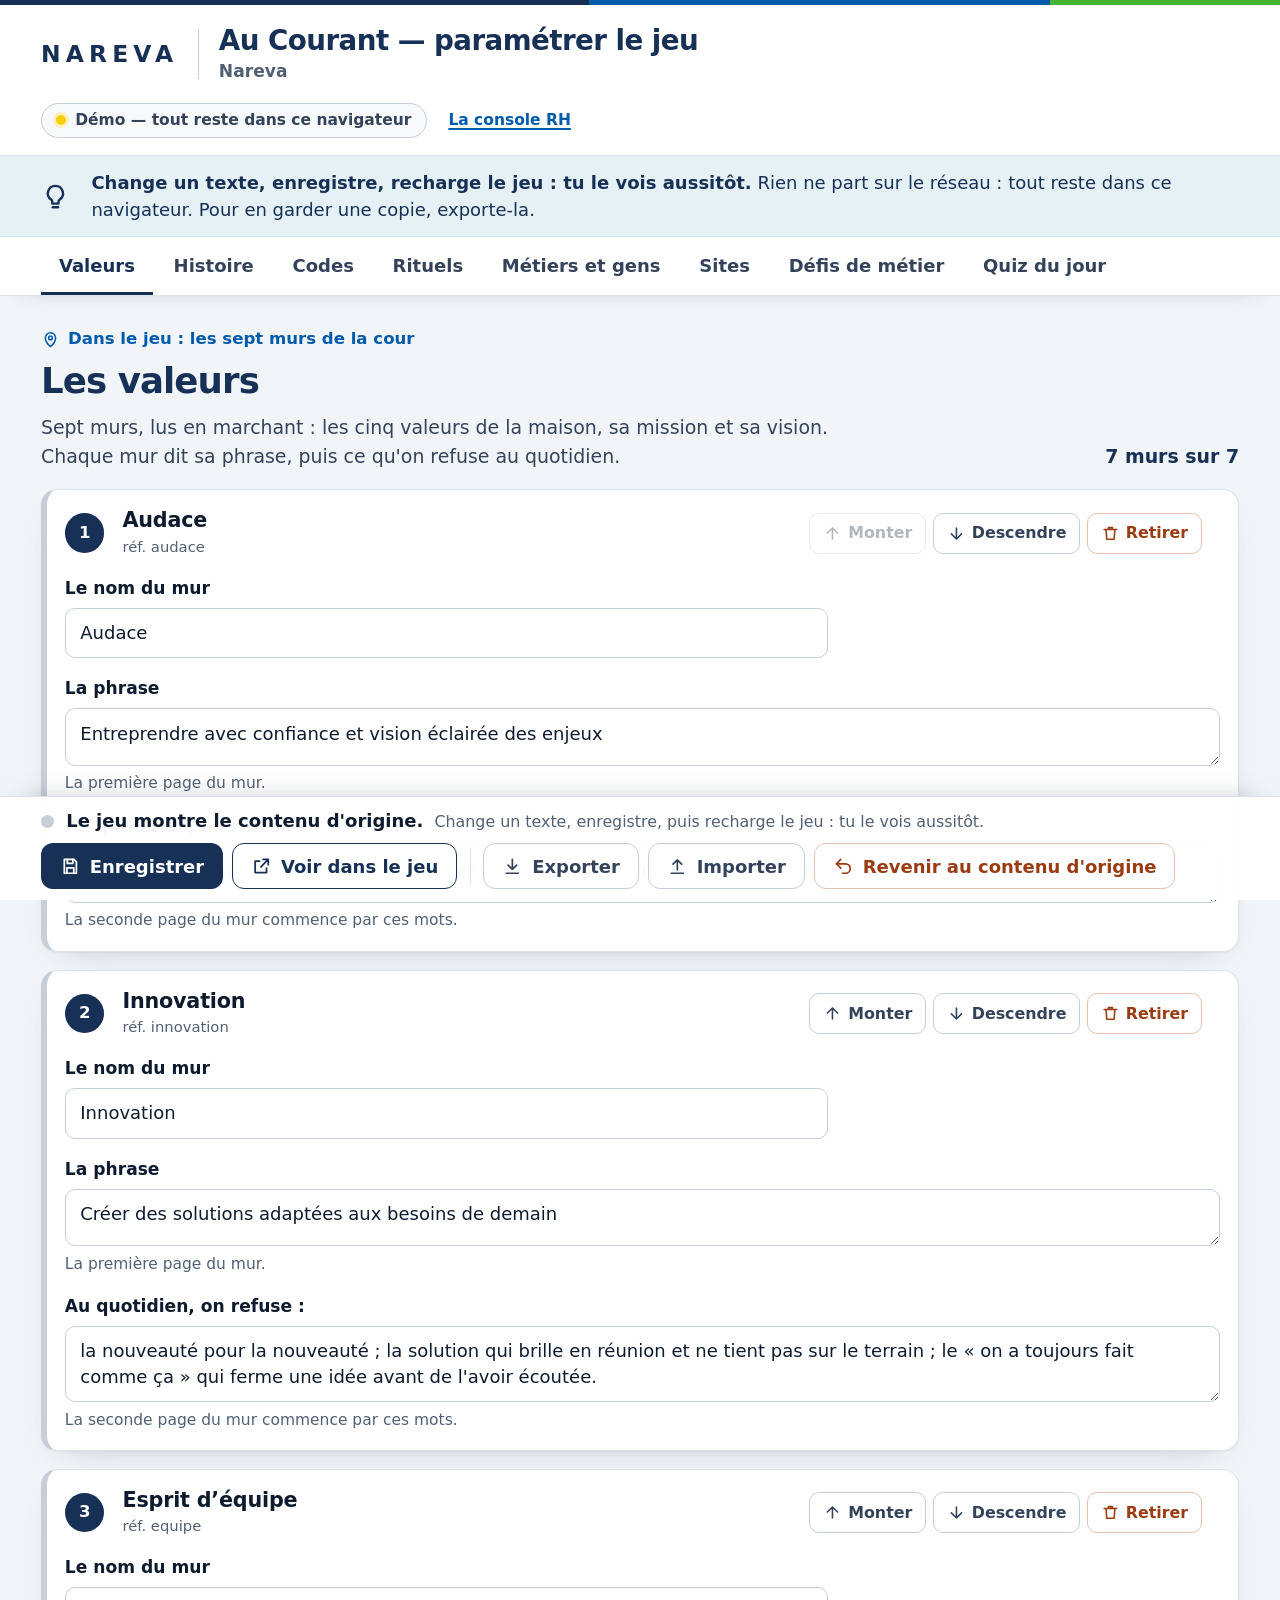
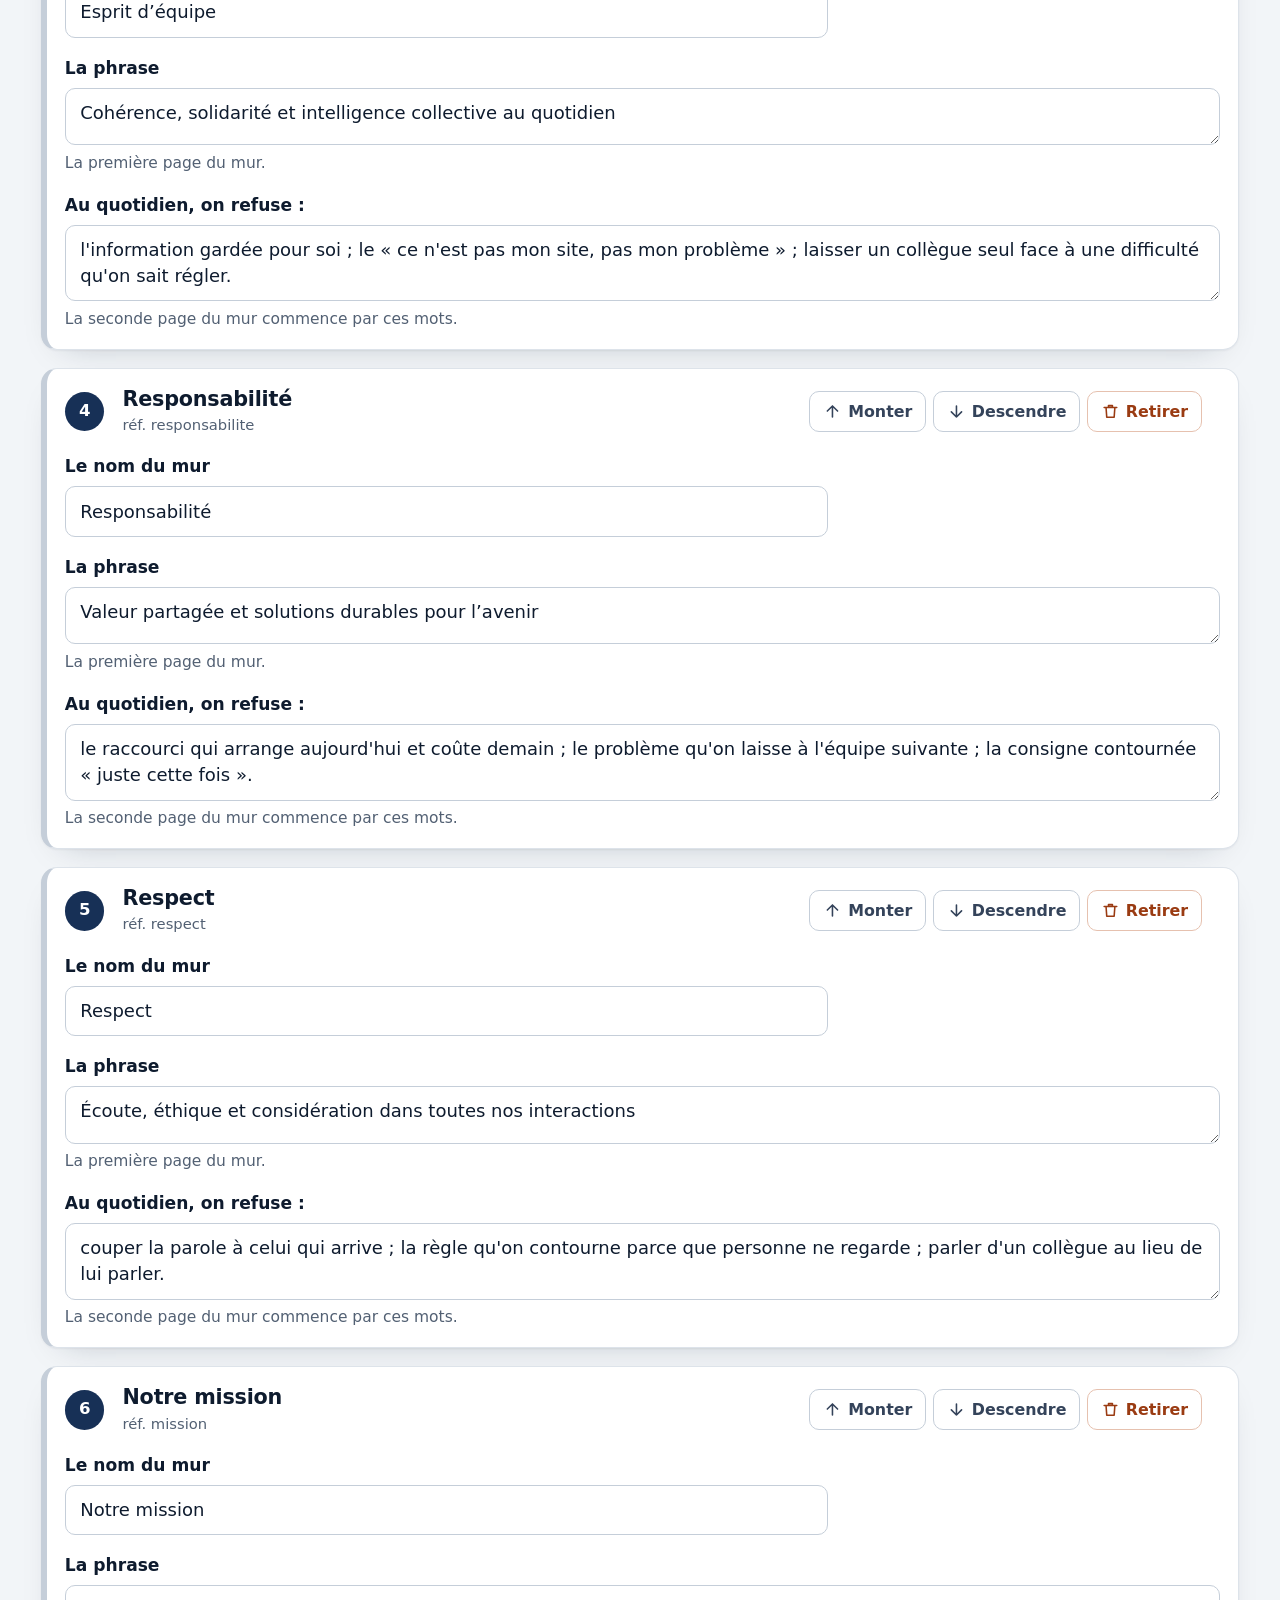
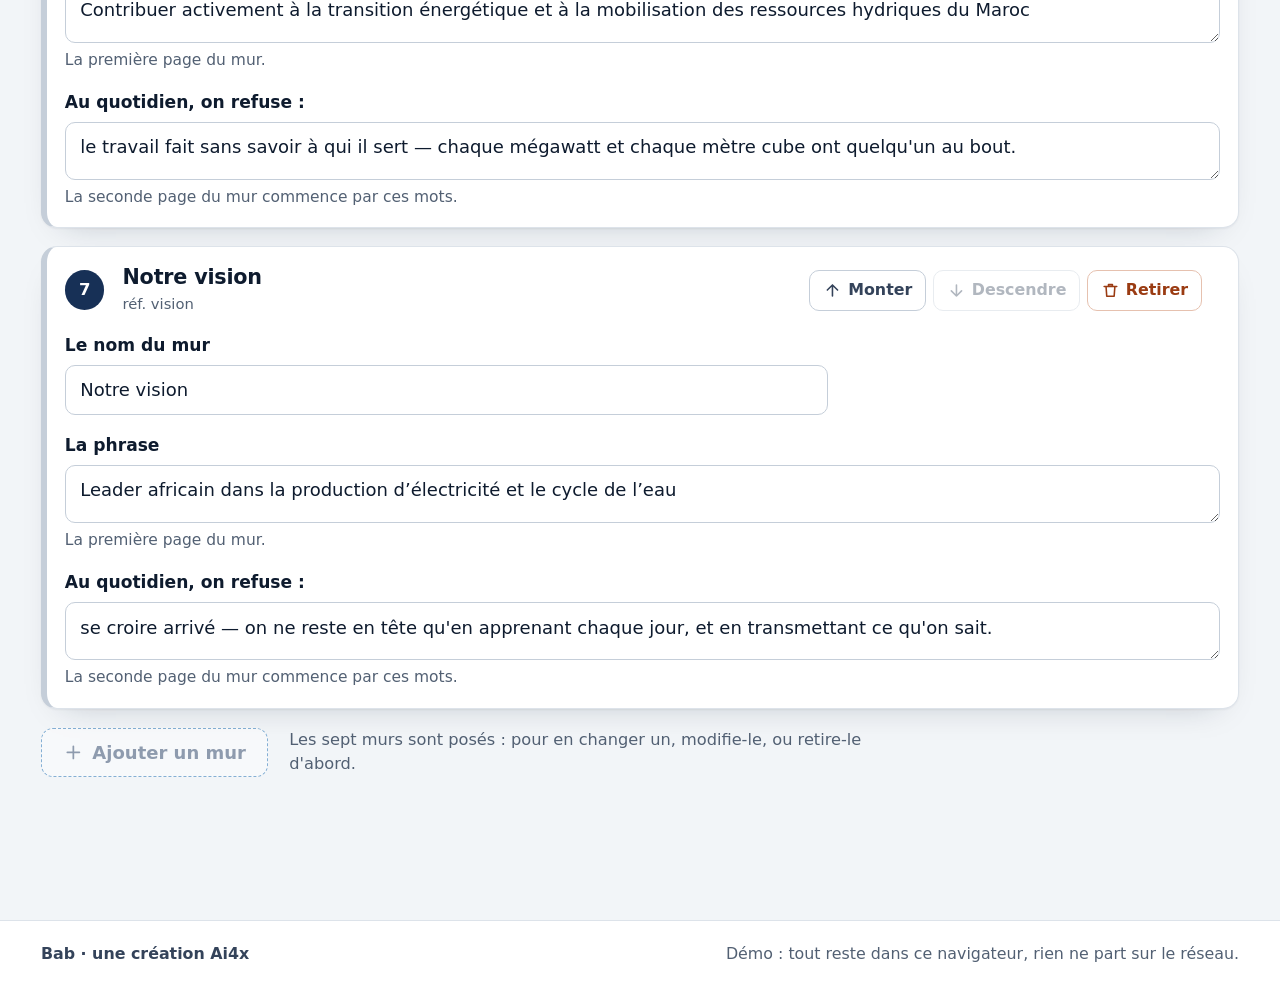
==== au-courant-parametres.html @ b75e377e "Au Courant — démo figée" ====
<!doctype html>
<html lang="fr">
<head>
<meta charset="utf-8">
<meta name="viewport" content="width=device-width, initial-scale=1">
<meta name="robots" content="noindex, nofollow">
<meta name="color-scheme" content="light">
<title>Au Courant — paramétrer le jeu</title>
<link rel="icon" href="assets/maisons/nareva/marque.svg" type="image/svg+xml">
<style>
/* Au Courant — paramétrer le jeu · page autonome : CSS et JS dans le fichier, aucune
   ressource venue d'ailleurs, polices du système. Même palette et même en-tête que la
   console RH : les couleurs de la maison vivent dans les variables --nareva-*. */
:root {
  color-scheme: light;

  /* La maison — palette publique de Nareva (thème de son site) */
  --nareva-1: #173056;          /* bleu marine, primaire */
  --nareva-2: #005BAA;          /* bleu, secondaire */
  --nareva-vert: #49B335;       /* vert, accent */
  --nareva-vert-fonce: #00572B; /* vert foncé */
  --nareva-jaune: #FFCE00;      /* petits signaux seulement, jamais en fond de texte */
  --nareva-ciel: #C0DBE9;       /* bleu très clair, fond doux */

  /* Encre et surfaces */
  --page: #F2F5F8;
  --surface: #FFFFFF;
  --surface-douce: #F7F9FB;
  --encre: #0E1B2E;
  --encre-2: #34435A;
  --encre-3: #526073;
  --filet: #DDE3EA;
  --filet-fort: #C5CED9;

  /* États */
  --ok: #00572B;
  --ok-fond: #E3F1E7;
  --ok-filet: #BFE0CB;
  --attention: #7A4F00;
  --attention-fond: #FBF1DB;
  --attention-filet: #EAD9B0;
  --revoir: #9A3B12;
  --revoir-fond: #FBEBE2;
  --revoir-filet: #F0D3C3;
  --info: #004785;
  --info-fond: #E6F0F8;
  --info-filet: #CFE1F0;

  --police: system-ui, -apple-system, BlinkMacSystemFont, "Segoe UI", Roboto, "Helvetica Neue", Arial, "Noto Sans", sans-serif;
  --rayon: 16px;
  --ombre: 0 1px 2px rgba(14, 27, 46, .05), 0 14px 34px -22px rgba(14, 27, 46, .28);
  --gouttiere: clamp(16px, 3.2vw, 56px);
  --espace: clamp(16px, 1.5vw, 24px);
}

*, *::before, *::after { box-sizing: border-box; }
html {
  font-size: clamp(16px, 0.47vw + 12px, 21px); -webkit-text-size-adjust: 100%;
  scroll-padding-top: 5.5rem; scroll-padding-bottom: 7rem;
}
body {
  margin: 0;
  font-family: var(--police);
  line-height: 1.5;
  color: var(--encre);
  background: var(--page);
  -webkit-font-smoothing: antialiased;
  text-rendering: optimizeLegibility;
}
h1, h2, h3 { margin: 0; line-height: 1.2; letter-spacing: -.01em; }
p { margin: 0; }
button, input, select, textarea { font: inherit; color: inherit; }
svg { display: block; width: 100%; height: 100%; }
[hidden] { display: none !important; }
:focus-visible { outline: 3px solid var(--nareva-2); outline-offset: 3px; border-radius: 6px; }

.ico { display: inline-block; flex: none; width: 1.2em; height: 1.2em; }
.sr-only {
  position: absolute; width: 1px; height: 1px; padding: 0; margin: -1px;
  overflow: hidden; clip: rect(0 0 0 0); white-space: nowrap; border: 0;
}
.evitement {
  position: absolute; left: var(--gouttiere); top: -5rem; z-index: 60;
  padding: .6rem 1rem; border-radius: 10px; background: var(--nareva-1); color: #fff; font-weight: 700;
}
.evitement:focus { top: .8rem; }
.cadre { max-width: 1320px; margin-inline: auto; padding-inline: var(--gouttiere); }

/* ——— En-tête ——— */
.tete { background: var(--surface); border-bottom: 1px solid var(--filet); }
.tete__filet {
  height: 5px;
  background: linear-gradient(90deg, var(--nareva-1) 0 46%, var(--nareva-2) 46% 82%, var(--nareva-vert) 82% 100%);
}
.tete__rang {
  display: flex; align-items: center; justify-content: space-between;
  gap: 1rem 2rem; flex-wrap: wrap; padding-block: 1.05rem .95rem;
}
.marque { display: flex; align-items: center; gap: 1.1rem; min-width: 0; }
.logo-maison { display: flex; align-items: center; height: 48px; min-width: 5.5rem; }
.logo-maison img { display: block; height: 48px; width: auto; max-width: 240px; object-fit: contain; }
.logo-maison__texte { font-weight: 800; font-size: 1.3rem; letter-spacing: .22em; color: var(--nareva-1); }
.marque__trait { width: 1px; height: 2.8rem; background: var(--filet-fort); flex: none; }
.marque__titres { min-width: 0; }
.marque__titres h1 {
  font-size: clamp(1.25rem, .9vw + .9rem, 1.8rem); font-weight: 760;
  color: var(--nareva-1); letter-spacing: -.02em;
}
.sous-titre { color: var(--encre-3); font-weight: 650; font-size: .95rem; margin-top: .1rem; }
.tete__infos { display: flex; align-items: center; gap: .6rem 1.2rem; flex-wrap: wrap; color: var(--encre-3); font-size: .86rem; }
.demo {
  display: inline-flex; align-items: center; gap: .5rem; padding: .28rem .8rem;
  border: 1px solid var(--filet-fort); border-radius: 999px;
  background: var(--surface-douce); color: var(--encre-2); font-weight: 650;
}
.demo__point { width: .55rem; height: .55rem; border-radius: 50%; background: var(--nareva-jaune); box-shadow: 0 0 0 3px rgba(255, 206, 0, .22); }
.lien {
  color: var(--nareva-2); font-weight: 700;
  text-decoration: underline; text-decoration-thickness: 1.5px; text-underline-offset: 3px;
}

/* ——— La règle de la page, sous l'en-tête ——— */
.regle {
  background: #E6F0F6;
  background: color-mix(in srgb, var(--nareva-ciel) 40%, white);
  border-bottom: 1px solid #D2E4EF;
  border-bottom: 1px solid color-mix(in srgb, var(--nareva-ciel) 75%, white);
}
.regle .cadre { display: flex; align-items: center; gap: .6rem 1.2rem; padding-block: .72rem; }
.regle__icone { width: 1.6rem; height: 1.6rem; color: var(--nareva-1); }
.regle p { flex: 1 1 30rem; color: var(--nareva-1); }
.regle strong { font-weight: 760; }

/* ——— Les onglets, collés en haut de l'écran ——— */
.barre-onglets {
  position: sticky; top: 0; z-index: 30;
  background: var(--surface); border-bottom: 1px solid var(--filet);
  box-shadow: 0 10px 24px -22px rgba(14, 27, 46, .45);
}
.onglets { position: relative; display: flex; gap: .15rem; overflow-x: auto; scrollbar-width: none; }
.onglets::-webkit-scrollbar { display: none; }
.onglet {
  flex: none; display: inline-flex; align-items: center; gap: .5rem;
  padding: .85rem 1rem .72rem; border: 0; border-bottom: 3px solid transparent; border-radius: 8px 8px 0 0;
  background: none; color: var(--encre-2); font-weight: 650; white-space: nowrap; cursor: pointer;
}
.onglet:hover { color: var(--nareva-1); background: var(--surface-douce); }
.onglet[aria-selected="true"] { color: var(--nareva-1); border-bottom-color: var(--nareva-1); }
.onglet__marque > span[aria-hidden="true"] {
  display: block; width: .6rem; height: .6rem; border-radius: 50%;
  background: var(--nareva-jaune); box-shadow: 0 0 0 1.5px #9C7C00;
}
.onglet__erreurs {
  display: inline-grid; place-items: center; min-width: 1.45rem; height: 1.45rem; padding: 0 .4rem;
  border-radius: 999px; background: var(--revoir); color: #fff;
  font-size: .76rem; font-weight: 760; font-variant-numeric: tabular-nums;
}

/* ——— Les sections ——— */
main { padding-block: clamp(22px, 2.4vw, 40px) clamp(28px, 3vw, 48px); }
main:focus { outline: none; }
.chargement { color: var(--encre-3); font-weight: 650; }
.alertes { display: grid; gap: .7rem; }
.alertes:not(:empty) { margin-bottom: var(--espace); }
.alerte {
  display: flex; gap: .75rem; align-items: flex-start; padding: .9rem 1.1rem; border-radius: 14px;
  background: var(--attention-fond); border: 1px solid var(--attention-filet); color: var(--attention);
}
.alerte .ico { width: 1.4rem; height: 1.4rem; margin-top: .05rem; }
.alerte strong { font-weight: 760; }
.section { display: grid; gap: var(--espace); }
.section__tete { display: flex; justify-content: space-between; align-items: flex-end; gap: 1rem 2rem; flex-wrap: wrap; }
.section__titres { min-width: 0; flex: 1 1 32rem; }
.surtitre { display: flex; align-items: center; gap: .45rem; font-size: .92rem; font-weight: 700; color: var(--nareva-2); margin-bottom: .45rem; }
.surtitre .ico { width: 1.05rem; height: 1.05rem; }
.section h2 { font-size: clamp(1.6rem, 1.3vw + 1.05rem, 2.35rem); font-weight: 760; color: var(--nareva-1); letter-spacing: -.025em; }
.chapo { margin-top: .6rem; font-size: 1.05rem; color: var(--encre-2); max-width: 70ch; }
.section__etat { display: grid; justify-items: end; gap: .45rem; text-align: right; }
.compte { font-weight: 760; color: var(--nareva-1); font-variant-numeric: tabular-nums; font-size: 1.05rem; }
.compte--manque { color: var(--revoir); }
.puce {
  display: inline-flex; align-items: center; gap: .35rem; padding: .2rem .7rem;
  border-radius: 999px; border: 1px solid var(--filet); background: var(--surface-douce); color: var(--encre-2);
  font-size: .8rem; font-weight: 720; white-space: nowrap;
}
.puce--modifie, .puce[data-statut="modifie"] { background: var(--attention-fond); color: var(--attention); border-color: var(--attention-filet); }
.puce[data-statut="nouveau"] { background: var(--ok-fond); color: var(--ok); border-color: var(--ok-filet); }
.puce--cour { background: var(--info-fond); color: var(--info); border-color: var(--info-filet); }
.lien-bouton {
  display: inline-flex; align-items: center; gap: .35rem; padding: .3rem .15rem;
  border: 0; background: none; color: var(--nareva-2); font-weight: 700; cursor: pointer;
  text-decoration: underline; text-decoration-thickness: 1.5px; text-underline-offset: 3px;
}
.lien-bouton .ico { width: 1.05em; height: 1.05em; }
.erreur-section {
  display: flex; gap: .6rem; align-items: flex-start; padding: .85rem 1.05rem; border-radius: 12px;
  background: var(--revoir-fond); border: 1px solid var(--revoir-filet); color: var(--revoir); font-weight: 720;
}
.erreur-section:focus { outline: 3px solid var(--revoir); outline-offset: 2px; }

/* ——— Une entrée ——— */
.liste { display: grid; gap: 1rem; }
.entree {
  min-width: 0; padding: clamp(16px, 1.4vw, 24px);
  background: var(--surface); border: 1px solid var(--filet); border-left: 6px solid var(--filet-fort);
  border-radius: var(--rayon); box-shadow: var(--ombre);
}
.entree--nouveau { border-left-color: var(--nareva-vert); }
.entree--modifie { border-left-color: var(--nareva-jaune); }
.entree--erreur { border-left-color: var(--revoir); }
.entree__tete {
  display: grid; grid-template-columns: auto minmax(0, 1fr) auto auto; gap: .5rem 1rem;
  align-items: center; margin-bottom: 1rem;
}
.entree__numero {
  display: grid; place-items: center; width: 2.2rem; height: 2.2rem; border-radius: 50%;
  background: var(--nareva-1); color: #fff; font-weight: 760; font-size: .92rem; font-variant-numeric: tabular-nums;
}
.entree__titres { min-width: 0; }
.entree__titre { font-size: 1.15rem; font-weight: 720; color: var(--encre); overflow-wrap: anywhere; }
.entree__meta { display: flex; flex-wrap: wrap; align-items: center; gap: .3rem .8rem; margin-top: .15rem; color: var(--encre-3); font-size: .82rem; }
.entree__meta .puce { font-size: .74rem; padding: .08rem .55rem; }
.entree__gestes { display: flex; flex-wrap: wrap; justify-content: flex-end; gap: .35rem; }
.geste {
  display: inline-flex; align-items: center; gap: .35rem; padding: .42rem .72rem;
  border: 1.5px solid var(--filet-fort); border-radius: 10px; background: var(--surface);
  color: var(--encre-2); font-weight: 650; font-size: .88rem; cursor: pointer;
  transition: background .15s, border-color .15s, color .15s;
}
.geste .ico { width: 1.05rem; height: 1.05rem; }
.geste:hover:not(:disabled) { border-color: var(--nareva-2); color: var(--nareva-1); }
.geste:disabled { opacity: .38; cursor: default; }
.geste--retirer { color: var(--revoir); border-color: #E6C1AF; }
.geste--retirer:hover:not(:disabled) { background: var(--revoir-fond); border-color: var(--revoir); color: var(--revoir); }

/* ——— Les champs ——— */
.champs { display: grid; grid-template-columns: repeat(6, minmax(0, 1fr)); gap: 1rem 1.2rem; }
.champ { grid-column: span 6; display: grid; gap: .35rem; align-content: start; min-width: 0; margin: 0; }
.champ--court { grid-column: span 2; }
.champ--moyen { grid-column: span 3; }
.champ--large { grid-column: span 4; }
.champ > label, .champ > legend { font-weight: 720; font-size: .95rem; color: var(--encre); }
.facultatif {
  margin-left: .4rem; padding: .02rem .5rem; border: 1px solid var(--filet); border-radius: 999px;
  font-weight: 600; font-size: .76rem; color: var(--encre-3); vertical-align: .08em;
}
.aide { font-size: .86rem; color: var(--encre-3); }
.champ input[type="text"], .champ textarea, .champ select {
  width: 100%; padding: .62rem .8rem; border: 1.5px solid var(--filet-fort); border-radius: 10px;
  background: #fff; line-height: 1.45; transition: border-color .15s, box-shadow .15s;
}
.champ textarea { display: block; resize: vertical; min-height: 3.2em; field-sizing: content; }
.champ select { cursor: pointer; }
.champ input[type="text"]:hover, .champ textarea:hover, .champ select:hover { border-color: #9FB0C3; }
.champ input[type="text"]:focus-visible, .champ textarea:focus-visible, .champ select:focus-visible {
  outline: 3px solid rgba(0, 91, 170, .3); outline-offset: 0; border-color: var(--nareva-2); border-radius: 10px;
}
.champ [aria-invalid="true"] { border-color: var(--revoir); box-shadow: 0 0 0 3px rgba(154, 59, 18, .14); }
.erreur { display: flex; gap: .45rem; align-items: flex-start; color: var(--revoir); font-weight: 720; font-size: .9rem; }
.erreur::before {
  content: "!"; flex: none; display: grid; place-items: center; width: 1.15rem; height: 1.15rem; margin-top: .12rem;
  border-radius: 50%; background: var(--revoir); color: #fff; font-size: .72rem; font-weight: 800; line-height: 1;
}

/* Les quatre réponses d'un défi ou d'une question : on coche la bonne */
.options { border: 0; padding: 0; min-width: 0; }
.options > legend { padding: 0; margin-bottom: .35rem; float: left; width: 100%; }
.options > legend + * { clear: both; }
.options__liste { display: grid; gap: .5rem; }
.option {
  display: grid; grid-template-columns: auto auto minmax(0, 1fr) auto; gap: .35rem .7rem; align-items: center;
  padding: .45rem .7rem; border: 1.5px solid var(--filet); border-radius: 12px; background: var(--surface-douce);
}
.option input[type="radio"] { width: 1.3rem; height: 1.3rem; margin: 0; accent-color: var(--ok); cursor: pointer; }
.option__lettre {
  display: grid; place-items: center; width: 1.95rem; height: 1.95rem; border-radius: 50%;
  background: var(--surface); border: 1.5px solid var(--filet-fort); color: var(--encre-2);
  font-weight: 760; font-size: .88rem; cursor: pointer;
}
.option__bonne { display: none; align-items: center; gap: .3rem; color: var(--ok); font-weight: 760; font-size: .82rem; white-space: nowrap; }
.option__bonne .ico { width: 1rem; height: 1rem; }
.option--bonne { border-color: var(--ok); background: var(--ok-fond); }
.option--bonne .option__lettre { background: var(--ok); border-color: var(--ok); color: #fff; }
.option--bonne .option__bonne { display: inline-flex; }
.option .erreur { grid-column: 3 / -1; }
.options > .erreur { margin-top: .35rem; }

/* ——— Ajouter, liste vide ——— */
.ajout { display: flex; align-items: center; gap: .6rem 1.2rem; flex-wrap: wrap; }
.ajout__note { color: var(--encre-3); font-size: .9rem; max-width: 60ch; }
.vide {
  padding: 1.3rem 1.4rem; border: 1.5px dashed var(--filet-fort); border-radius: var(--rayon);
  background: var(--surface-douce); color: var(--encre-2);
}
.vide strong { color: var(--encre); font-weight: 720; }

/* ——— Les boutons ——— */
.bouton {
  display: inline-flex; align-items: center; justify-content: center; gap: .5rem;
  padding: .72rem 1.15rem; border-radius: 12px; border: 1.5px solid transparent;
  font-weight: 720; line-height: 1.2; white-space: nowrap; text-decoration: none; cursor: pointer;
  transition: background .15s, border-color .15s, color .15s;
}
.bouton .ico { width: 1.15rem; height: 1.15rem; }
.bouton:disabled { opacity: .45; cursor: default; }
.bouton--principal { position: relative; background: var(--nareva-1); color: #fff; }
.bouton--principal:hover:not(:disabled) { background: var(--nareva-2); }
.bouton--attend::after {
  content: ""; position: absolute; top: -.3rem; right: -.3rem; width: .8rem; height: .8rem; border-radius: 50%;
  background: var(--nareva-jaune); box-shadow: 0 0 0 2px #fff;
}
.bouton--second { background: var(--surface); color: var(--nareva-1); border-color: var(--nareva-1); }
.bouton--second:hover { background: #EEF5FA; }
.bouton--discret { background: var(--surface); color: var(--encre-2); border-color: var(--filet-fort); }
.bouton--discret:hover:not(:disabled) { color: var(--nareva-1); border-color: var(--nareva-2); }
.bouton--danger { background: var(--surface); color: var(--revoir); border-color: #E6C1AF; }
.bouton--danger:hover:not(:disabled) { background: var(--revoir-fond); border-color: var(--revoir); }
.bouton--ajout { background: var(--surface); color: var(--nareva-1); border: 1.5px dashed var(--nareva-2); }
.bouton--ajout:hover:not(:disabled) { background: #EEF5FA; }

/* ——— La barre d'actions, collée en bas de l'écran ——— */
.actions {
  position: sticky; bottom: 0; z-index: 30;
  background: rgba(255, 255, 255, .97); border-top: 1px solid var(--filet);
  box-shadow: 0 -12px 30px -24px rgba(14, 27, 46, .5);
}
.actions__rang { display: flex; align-items: center; justify-content: space-between; gap: .5rem 1.5rem; flex-wrap: wrap; padding-block: .6rem; }
.actions__etat { display: flex; align-items: flex-start; gap: .65rem; min-width: 0; flex: 1 1 20rem; }
.etat__ligne { min-width: 0; }
.etat__point { flex: none; width: .75rem; height: .75rem; margin-top: .4rem; border-radius: 50%; background: var(--filet-fort); }
.actions__etat[data-ton="modifie"] .etat__point { background: var(--nareva-jaune); box-shadow: 0 0 0 3px rgba(255, 206, 0, .25); }
.actions__etat[data-ton="ok"] .etat__point { background: var(--nareva-vert); box-shadow: 0 0 0 3px rgba(73, 179, 53, .2); }
.actions__etat[data-ton="erreur"] .etat__point { background: var(--revoir); box-shadow: 0 0 0 3px rgba(154, 59, 18, .18); }
.etat { font-weight: 720; margin-right: .3rem; }
.actions__etat[data-ton="ok"] .etat { color: var(--ok); }
.actions__etat[data-ton="erreur"] .etat { color: var(--revoir); }
.etat__detail { color: var(--encre-3); font-size: .88rem; }
.actions__boutons { display: flex; align-items: center; flex-wrap: wrap; gap: .5rem; }
.actions .bouton { padding: .62rem 1rem; }
.actions__separateur { width: 1px; height: 2rem; background: var(--filet); margin-inline: .2rem; }

/* ——— La question posée avant un geste qui efface ——— */
.question {
  width: min(41rem, calc(100vw - 32px)); padding: 0; border: 0; border-radius: 20px;
  color: var(--encre); background: var(--surface); box-shadow: 0 30px 80px -30px rgba(14, 27, 46, .6);
}
.question::backdrop { background: rgba(14, 27, 46, .5); }
.question__corps { display: grid; gap: .9rem; padding: 1.6rem 1.7rem 1.4rem; }
.question h2 { font-size: 1.35rem; font-weight: 760; color: var(--nareva-1); }
.question p { color: var(--encre-2); }
.question__boutons { display: flex; flex-wrap: wrap; justify-content: flex-end; gap: .6rem; margin-top: .4rem; }

/* ——— Pied de page ——— */
.pied { border-top: 1px solid var(--filet); background: var(--surface); }
.pied .cadre { display: flex; justify-content: space-between; align-items: center; gap: .6rem 2rem; flex-wrap: wrap; padding-block: 1.15rem; color: var(--encre-3); font-size: .88rem; }
.pied__signature { font-weight: 720; color: var(--encre-2); }

/* ——— Largeurs ——— */
@media (max-width: 900px) {
  .champ--court, .champ--moyen, .champ--large { grid-column: span 6; }
  .entree__tete { grid-template-columns: auto minmax(0, 1fr) auto; }
  .entree__gestes { grid-column: 1 / -1; justify-content: flex-start; }
  .section__etat { justify-items: start; text-align: left; }
}
@media (max-width: 640px) {
  .marque__trait { display: none; }
  .marque { flex-wrap: wrap; gap: .5rem 1rem; }
  .onglet { padding-inline: .75rem; }
  .geste > span:not(.ico) { position: absolute; width: 1px; height: 1px; overflow: hidden; clip: rect(0 0 0 0); white-space: nowrap; }
  .geste { padding: .45rem .55rem; }
  .actions { position: static; }
  .actions__boutons .bouton { padding: .55rem .8rem; font-size: .9rem; }
  .actions__separateur { display: none; }
  .option { grid-template-columns: auto auto minmax(0, 1fr); }
  .option__bonne { grid-column: 3; }
}
@media (prefers-reduced-motion: reduce) {
  *, *::before, *::after { transition: none !important; scroll-behavior: auto !important; }
}
@media print {
  .barre-onglets, .actions, .entree__gestes, .ajout, .regle { display: none; }
  body { background: #fff; }
}
</style>
</head>
<body>
<a class="evitement" href="#contenu">Aller au contenu</a>

<header class="tete">
  <div class="tete__filet" aria-hidden="true"></div>
  <div class="cadre">
    <div class="tete__rang">
      <div class="marque">
        <div class="logo-maison" id="logo-maison"><span class="logo-maison__texte">NAREVA</span></div>
        <span class="marque__trait" aria-hidden="true"></span>
        <div class="marque__titres">
          <h1>Au Courant — paramétrer le jeu</h1>
          <p class="sous-titre">Nareva</p>
        </div>
      </div>
      <div class="tete__infos">
        <span class="demo"><span class="demo__point" aria-hidden="true"></span>Démo — tout reste dans ce navigateur</span>
        <a class="lien" href="au-courant-rh.html">La console RH</a>
      </div>
    </div>
  </div>
</header>

<div class="regle" role="note">
  <div class="cadre">
    <span class="ico regle__icone" aria-hidden="true"><svg viewBox="0 0 24 24"><g fill="none" stroke="currentColor" stroke-width="2" stroke-linecap="round" stroke-linejoin="round"><path d="M12 3.2a6.2 6.2 0 0 0-3.6 11.3c.6.5 1 1.2 1 2V18h5.2v-1.5c0-.8.4-1.5 1-2A6.2 6.2 0 0 0 12 3.2z"/><path d="M9.8 21h4.4"/></g></svg></span>
    <p><strong>Change un texte, enregistre, recharge le jeu&nbsp;: tu le vois aussitôt.</strong> Rien ne part sur le réseau&nbsp;: tout reste dans ce navigateur. Pour en garder une copie, exporte-la.</p>
  </div>
</div>

<nav class="barre-onglets" aria-label="Les sections du jeu">
  <div class="cadre">
    <div class="onglets" role="tablist" aria-label="Ce que tu peux paramétrer">
      <button type="button" class="onglet" role="tab" id="onglet-valeurs" aria-controls="panneau-valeurs" aria-selected="true" data-onglet="valeurs">Valeurs<span class="onglet__marque" data-marque hidden><span aria-hidden="true"></span><span class="sr-only">, modifié</span></span><span class="onglet__erreurs" data-erreurs hidden></span></button>
      <button type="button" class="onglet" role="tab" id="onglet-histoire" aria-controls="panneau-histoire" aria-selected="false" tabindex="-1" data-onglet="histoire">Histoire<span class="onglet__marque" data-marque hidden><span aria-hidden="true"></span><span class="sr-only">, modifié</span></span><span class="onglet__erreurs" data-erreurs hidden></span></button>
      <button type="button" class="onglet" role="tab" id="onglet-codes" aria-controls="panneau-codes" aria-selected="false" tabindex="-1" data-onglet="codes">Codes<span class="onglet__marque" data-marque hidden><span aria-hidden="true"></span><span class="sr-only">, modifié</span></span><span class="onglet__erreurs" data-erreurs hidden></span></button>
      <button type="button" class="onglet" role="tab" id="onglet-rituels" aria-controls="panneau-rituels" aria-selected="false" tabindex="-1" data-onglet="rituels">Rituels<span class="onglet__marque" data-marque hidden><span aria-hidden="true"></span><span class="sr-only">, modifié</span></span><span class="onglet__erreurs" data-erreurs hidden></span></button>
      <button type="button" class="onglet" role="tab" id="onglet-metiers" aria-controls="panneau-metiers" aria-selected="false" tabindex="-1" data-onglet="metiers">Métiers et gens<span class="onglet__marque" data-marque hidden><span aria-hidden="true"></span><span class="sr-only">, modifié</span></span><span class="onglet__erreurs" data-erreurs hidden></span></button>
      <button type="button" class="onglet" role="tab" id="onglet-pages" aria-controls="panneau-pages" aria-selected="false" tabindex="-1" data-onglet="pages">Sites<span class="onglet__marque" data-marque hidden><span aria-hidden="true"></span><span class="sr-only">, modifié</span></span><span class="onglet__erreurs" data-erreurs hidden></span></button>
      <button type="button" class="onglet" role="tab" id="onglet-tahaddi" aria-controls="panneau-tahaddi" aria-selected="false" tabindex="-1" data-onglet="tahaddi">Défis de métier<span class="onglet__marque" data-marque hidden><span aria-hidden="true"></span><span class="sr-only">, modifié</span></span><span class="onglet__erreurs" data-erreurs hidden></span></button>
      <button type="button" class="onglet" role="tab" id="onglet-quiz" aria-controls="panneau-quiz" aria-selected="false" tabindex="-1" data-onglet="quiz">Quiz du jour<span class="onglet__marque" data-marque hidden><span aria-hidden="true"></span><span class="sr-only">, modifié</span></span><span class="onglet__erreurs" data-erreurs hidden></span></button>
    </div>
  </div>
</nav>

<main id="contenu" class="cadre" tabindex="-1">
  <noscript><p class="alerte">Cette page a besoin de JavaScript pour lire et enregistrer le contenu du jeu.</p></noscript>
  <div class="alertes" id="alertes"></div>
  <p class="chargement" id="chargement">Lecture du contenu du jeu…</p>
  <section class="section" id="panneau-valeurs" role="tabpanel" aria-labelledby="onglet-valeurs"></section>
  <section class="section" id="panneau-histoire" role="tabpanel" aria-labelledby="onglet-histoire" hidden></section>
  <section class="section" id="panneau-codes" role="tabpanel" aria-labelledby="onglet-codes" hidden></section>
  <section class="section" id="panneau-rituels" role="tabpanel" aria-labelledby="onglet-rituels" hidden></section>
  <section class="section" id="panneau-metiers" role="tabpanel" aria-labelledby="onglet-metiers" hidden></section>
  <section class="section" id="panneau-pages" role="tabpanel" aria-labelledby="onglet-pages" hidden></section>
  <section class="section" id="panneau-tahaddi" role="tabpanel" aria-labelledby="onglet-tahaddi" hidden></section>
  <section class="section" id="panneau-quiz" role="tabpanel" aria-labelledby="onglet-quiz" hidden></section>
</main>

<div class="actions" role="region" aria-label="Enregistrer et voir dans le jeu">
  <div class="cadre actions__rang">
    <div class="actions__etat" id="etat-zone" role="status" aria-live="polite" data-ton="neutre">
      <span class="etat__point" aria-hidden="true"></span>
      <p class="etat__ligne"><strong class="etat" id="etat">Lecture du contenu du jeu…</strong> <span class="etat__detail" id="etat-detail"></span></p>
    </div>
    <div class="actions__boutons">
      <button type="button" class="bouton bouton--principal" id="enregistrer" disabled title="Enregistrer (Ctrl+S)"><span class="ico" aria-hidden="true"><svg viewBox="0 0 24 24"><g fill="none" stroke="currentColor" stroke-width="2" stroke-linecap="round" stroke-linejoin="round"><path d="M5 4h11.2L19 6.8V20H5z"/><path d="M8.5 4v4.6h6.5V4M8 20v-6.2h8V20"/></g></svg></span>Enregistrer</button>
      <a class="bouton bouton--second" id="voir" href="au-courant.html" target="_blank" rel="noopener"><span class="ico" aria-hidden="true"><svg viewBox="0 0 24 24"><g fill="none" stroke="currentColor" stroke-width="2" stroke-linecap="round" stroke-linejoin="round"><path d="M14 4h6v6M20 4l-8.5 8.5"/><path d="M18 14v5.2H4.8V6H10"/></g></svg></span>Voir dans le jeu</a>
      <span class="actions__separateur" aria-hidden="true"></span>
      <button type="button" class="bouton bouton--discret" id="exporter" disabled><span class="ico" aria-hidden="true"><svg viewBox="0 0 24 24"><g fill="none" stroke="currentColor" stroke-width="2" stroke-linecap="round" stroke-linejoin="round"><path d="M12 4v11M7 10.5l5 5 5-5M5 20h14"/></g></svg></span>Exporter</button>
      <button type="button" class="bouton bouton--discret" id="importer" disabled><span class="ico" aria-hidden="true"><svg viewBox="0 0 24 24"><g fill="none" stroke="currentColor" stroke-width="2" stroke-linecap="round" stroke-linejoin="round"><path d="M12 16V5M7 9.5l5-5 5 5M5 20h14"/></g></svg></span>Importer</button>
      <button type="button" class="bouton bouton--danger" id="origine" disabled><span class="ico" aria-hidden="true"><svg viewBox="0 0 24 24"><g fill="none" stroke="currentColor" stroke-width="2" stroke-linecap="round" stroke-linejoin="round"><path d="M9 14 4 9l5-5"/><path d="M4 9h10.5a5.5 5.5 0 0 1 0 11H11"/></g></svg></span>Revenir au contenu d'origine</button>
      <input type="file" id="fichier" accept=".json,application/json" hidden>
    </div>
  </div>
</div>

<footer class="pied">
  <div class="cadre">
    <p class="pied__signature">Bab · une création Ai4x</p>
    <p>Démo&nbsp;: tout reste dans ce navigateur, rien ne part sur le réseau.</p>
  </div>
</footer>

<dialog class="question" id="question" aria-labelledby="question-titre" aria-describedby="question-texte">
  <form method="dialog" class="question__corps">
    <h2 id="question-titre"></h2>
    <p id="question-texte"></p>
    <div class="question__boutons"></div>
  </form>
</dialog>
<div class="sr-only" id="annonce" aria-live="polite"></div>

<script id="parametres">
(function (racine) {
  "use strict";

  /* ───────────── La maison, la clé du moteur, le jeu ───────────── */

  const MAISON = "nareva";
  // La clé que le moteur relit à chaque chargement du jeu — cleContenu("nareva") dans
  // son module maison, un test compare les deux : un objet dont chaque section, quand
  // c'est une liste non vide, REMPLACE celle de contenu.js. Une section absente (ou
  // vide) laisse le jeu sur le contenu d'origine : on n'écrit donc que ce qui a changé.
  const CLE = "bab.maison.nareva.contenu";
  const META = ["enregistre_le"];
  const JEU = "au-courant.html";
  // Le contenu d'origine, dans l'ordre où le jeu le charge.
  const SCRIPTS = ["assets/maisons/nareva/contenu.js", "assets/maisons/nareva/maison.js", "assets/maisons/nareva/interface.js"];
  const LOGOS = ["assets/maisons/nareva/logo.svg", "assets/maisons/nareva/logo.png"];
  const LETTRES = ["A", "B", "C", "D"];
  const NOMBRES = ["zéro", "un", "deux", "trois", "quatre", "cinq", "six", "sept", "huit", "neuf", "dix"];
  const STATUTS = { nouveau: "Nouveau", modifie: "Modifié" };

  // Les familles des défis de métier (le champ `voie` du moteur) et les thèmes du quiz.
  const VOIES = [
    { valeur: "prompt", libelle: "Sécurité" },
    { valeur: "image", libelle: "Exploitation et maintenance" },
    { valeur: "savoir", libelle: "Eau et environnement" }
  ];
  const THEMES = [
    { valeur: "securite", libelle: "Sécurité" },
    { valeur: "culture", libelle: "La maison" },
    { valeur: "sites", libelle: "Les sites" },
    { valeur: "metier", libelle: "Le métier" }
  ];

  /* ───────────── Petits outils ───────────── */

  const texte = (v) => (v == null ? "" : String(v));
  const plein = (v) => texte(v).trim() !== "";
  const estObjet = (e) => !!e && typeof e === "object" && !Array.isArray(e);
  const clone = (x) => (x === undefined ? undefined : JSON.parse(JSON.stringify(x)));
  const valeurDe = (x) => (typeof x === "function" ? x() : x);
  const typo = (s) => texte(s).replace(/ ([:;!?»])/g, " $1").replace(/« /g, "« ");
  const esc = (s) => texte(s).replace(/[&<>"']/g, (c) => ({ "&": "&amp;", "<": "&lt;", ">": "&gt;", '"': "&quot;", "'": "&#39;" })[c]);
  const enLettres = (n) => (n >= 0 && n < NOMBRES.length ? NOMBRES[n] : String(n));

  // Une écriture canonique : deux contenus égaux s'écrivent pareil, quel que soit
  // l'ordre de leurs champs.
  function canon(v) {
    if (Array.isArray(v)) return "[" + v.map(canon).join(",") + "]";
    if (v && typeof v === "object") {
      return "{" + Object.keys(v).sort().filter((k) => v[k] !== undefined && typeof v[k] !== "function")
        .map((k) => JSON.stringify(k) + ":" + canon(v[k])).join(",") + "}";
    }
    const j = JSON.stringify(v);
    return j === undefined ? "null" : j;
  }

  // Une référence d'entrée : minuscules, chiffres et tirets.
  function slug(t) {
    return texte(t).normalize("NFD").replace(/[̀-ͯ]/g, "").toLowerCase()
      .replace(/œ/g, "oe").replace(/æ/g, "ae")
      .replace(/[^a-z0-9]+/g, "-").replace(/^-+|-+$/g, "")
      .slice(0, 40).replace(/-+$/g, "");
  }
  function cleUnique(base, liste, sauf) {
    const debut = slug(base) || "entree";
    const prises = new Set((liste || []).filter((x) => estObjet(x) && x !== sauf).map((x) => texte(x.cle)));
    let c = debut, n = 2;
    while (prises.has(c)) c = debut + "-" + n++;
    return c;
  }
  // « Tarfaya, Tarfaïa » → ["Tarfaya", "Tarfaïa"]
  function decouper(v) {
    const brut = Array.isArray(v) ? v : texte(v).split(",");
    return brut.map((r) => texte(r).trim()).filter(Boolean);
  }
  function nomsOnglets(cles) {
    const n = cles.map((k) => PAR_CLE[k].onglet);
    return n.length > 1 ? n.slice(0, -1).join(", ") + " et " + n[n.length - 1] : n.join("");
  }
  function dateHeure(iso) {
    const d = new Date(iso);
    if (isNaN(d.getTime())) return "";
    const jour = d.toLocaleDateString("fr-FR", { day: "numeric", month: "long" });
    return `le ${jour} à ${d.getHours()} h ${String(d.getMinutes()).padStart(2, "0")}`;
  }

  /* ───────────── Ce que la maison dit d'elle-même (lu après le chargement) ───────────── */

  const maison = () => (estObjet(racine.ZWJ_MAISON) ? racine.ZWJ_MAISON : {});
  const contenu = () => (estObjet(racine.ZWJ_MAISON_CONTENU) ? racine.ZWJ_MAISON_CONTENU : {});
  function refusLibelle() { return texte(maison().refusePrefixe).trim() || "Ce qu'on refuse :"; }
  function voies() {
    const v = estObjet(contenu().voies) ? contenu().voies : {};
    return VOIES.map((x) => ({ valeur: x.valeur, libelle: (estObjet(v[x.valeur]) && texte(v[x.valeur].nom).trim()) || x.libelle }));
  }
  function nbCour() { const n = maison().pnjMetiers; return Array.isArray(n) ? n.length : 0; }
  function nomDuSite(ville) {
    const sites = Array.isArray(contenu().sites) ? contenu().sites : [];
    const s = sites.find((x) => estObjet(x) && x.cle === ville);
    return s ? texte(s.ville) : "";
  }
  function rayon(cle, defaut) {
    const r = maison().rayonsCulture;
    return (estObjet(r) && estObjet(r[cle]) && texte(r[cle].nom).trim()) || defaut;
  }

  /* ───────────── Les huit sections, dans l'ordre des onglets ─────────────
     Chaque champ a un type : texte (une ligne), long (un paragraphe), choix (une
     liste), reponses (séparées par des virgules), indices (deux), options (quatre
     réponses et la bonne). Les autres champs d'une entrée — sa clé, sa ville, sa
     saison… — ne s'affichent pas et restent tels quels. */

  const SECTIONS = [
    {
      cle: "valeurs", onglet: "Valeurs", titre: "Les valeurs", etiquette: "Mur",
      ou: () => "Dans le jeu : les sept murs de la cour",
      chapo: () => "Sept murs, lus en marchant : les cinq valeurs de la maison, sa mission et sa vision. Chaque mur dit sa phrase, puis ce qu'on refuse au quotidien.",
      unite: ["mur", "murs"], nouveau: "Nouveau mur", ajouter: "Ajouter un mur", prefixe: "mur",
      exact: 7, complet: "Les sept murs sont posés : pour en changer un, modifie-le, ou retire-le d'abord.",
      exactMessage: (n) => `Il faut exactement sept murs — les cinq valeurs, la mission et la vision : il y en a ${enLettres(n)}.`,
      titreDe: (e) => e.nom, cleDepuis: "nom",
      champs: [
        { cle: "nom", type: "texte", libelle: "Le nom du mur", requis: true, largeur: "large" },
        { cle: "phrase", type: "long", libelle: "La phrase", aide: "La première page du mur.", requis: true },
        { cle: "refuse", type: "long", libelle: () => refusLibelle(), aide: "La seconde page du mur commence par ces mots.", requis: true }
      ],
      vide: () => ({ nom: "", phrase: "", refuse: "" })
    },
    {
      cle: "histoire", onglet: "Histoire", titre: "L'histoire", etiquette: "Date",
      ou: () => `Dans le jeu : aux archives, le rayon « ${rayon("histoire", "L'histoire de la maison")} »`,
      chapo: () => "Les dates qui ont fait la maison, dans l'ordre où on les raconte. Chacune se lit aux archives, et chacune lue rallume une lumière.",
      unite: ["date", "dates"], nouveau: "Nouvelle date", ajouter: "Ajouter une date", prefixe: "histoire",
      titreDe: (e) => [texte(e.annee).trim(), texte(e.titre).trim()].filter(Boolean).join(" · "), cleDepuis: "titre",
      champs: [
        { cle: "annee", type: "texte", libelle: "L'année", requis: true, largeur: "court" },
        { cle: "titre", type: "texte", libelle: "Le titre", requis: true, largeur: "large" },
        { cle: "texte", type: "long", libelle: "Le récit", aide: "Ba Lahcen le raconte, à la première personne.", requis: true }
      ],
      vide: () => ({ annee: "", titre: "", texte: "" })
    },
    {
      cle: "codes", onglet: "Codes", titre: "Les codes", etiquette: "Code",
      ou: () => `Dans le jeu : aux archives, le rayon « ${rayon("codes", "Les codes de la maison")} »`,
      chapo: () => "Ce qui ne s'écrit dans aucun règlement et que chacun finit par savoir : comment on se parle, comment on décide, ce qui ne se fait pas.",
      unite: ["code", "codes"], nouveau: "Nouveau code", ajouter: "Ajouter un code", prefixe: "code",
      titreDe: (e) => e.titre, cleDepuis: "titre",
      champs: [
        { cle: "titre", type: "texte", libelle: "Le code", aide: "En une phrase courte.", requis: true },
        { cle: "texte", type: "long", libelle: "Ce qu'il veut dire", requis: true }
      ],
      vide: () => ({ titre: "", texte: "" })
    },
    {
      cle: "rituels", onglet: "Rituels", titre: "Les rituels", etiquette: "Rituel",
      ou: () => `Dans le jeu : aux archives, le rayon « ${rayon("rituels", "Les rituels")} »`,
      chapo: () => "Les rendez-vous qui rythment la maison : quand ils ont lieu, et ce qu'on y fait.",
      unite: ["rituel", "rituels"], nouveau: "Nouveau rituel", ajouter: "Ajouter un rituel", prefixe: "rituel",
      titreDe: (e) => e.titre, cleDepuis: "titre",
      champs: [
        { cle: "titre", type: "texte", libelle: "Le rituel", requis: true, largeur: "moyen" },
        { cle: "quand", type: "texte", libelle: "Quand", aide: "Par exemple « Chaque lundi, en ouverture de semaine ».", largeur: "moyen" },
        { cle: "texte", type: "long", libelle: "Ce qu'on y fait", requis: true }
      ],
      vide: () => ({ titre: "", quand: "", texte: "" })
    },
    {
      cle: "metiers", onglet: "Métiers et gens", titre: "Les métiers et les gens", etiquette: "Collègue",
      ou: () => "Dans le jeu : les collègues de la cour, et les archives",
      chapo: () => {
        const n = nbCour();
        return "Les collègues que le nouvel arrivant croise dans la cour : leur prénom, leur métier, leur site, et ce qu'ils lui disent." +
          (n ? ` Les ${enLettres(n)} premiers de la liste sont les personnages de la cour, dans cet ordre ; tous se lisent aux archives.` : " Tous se lisent aux archives.");
      },
      unite: ["collègue", "collègues"], nouveau: "Nouveau collègue", ajouter: "Ajouter un collègue", prefixe: "metier",
      titreDe: (e) => [texte(e.prenom).trim(), texte(e.titre).trim()].filter(Boolean).join(" — "), cleDepuis: "titre",
      champs: [
        { cle: "prenom", type: "texte", libelle: "Le prénom", aide: "Un prénom de fiction.", requis: true, largeur: "court" },
        { cle: "titre", type: "texte", libelle: "Le métier", requis: true, largeur: "court" },
        { cle: "site", type: "texte", libelle: "Le site", largeur: "court" },
        { cle: "texte", type: "long", libelle: "Ce qu'il ou elle dit au nouveau", aide: "À la première personne : ce qu'il fait, puis ce qu'il aimerait qu'un nouveau sache.", requis: true }
      ],
      vide: () => ({ prenom: "", site: "", titre: "", texte: "" })
    },
    {
      cle: "pages", onglet: "Sites", titre: "Les sites", etiquette: "Site",
      ou: () => "Dans le jeu : le coffre des sites, aux archives",
      chapo: () => "Chaque site cache une énigme dans le coffre des archives. La résoudre rend au nouvel arrivant la carte du site — dorée s'il l'a trouvée sans indice.",
      unite: ["site", "sites"], nouveau: "Nouveau site", ajouter: "Ajouter un site", prefixe: "site",
      note: "Un site ajouté ici n'a pas encore de carte illustrée ni de place sur la carte des sites : elles viennent avec le décor.",
      titreDe: (e) => [nomDuSite(e.ville), texte(e.titre).trim()].filter(Boolean).join(" · "), cleDepuis: "titre",
      champs: [
        { cle: "titre", type: "texte", libelle: "Le titre", requis: true, largeur: "large" },
        { cle: "epoque", type: "texte", libelle: "L'époque", aide: "Ce que la carte affiche, par exemple « 2013 ».", requis: true, largeur: "court" },
        { cle: "enigme", type: "long", libelle: "L'énigme", requis: true },
        { cle: "indices", type: "indices", libelles: ["Le premier indice", "Le second indice"], aides: ["Où chercher.", "Un fait qui met sur la voie."], requis: true },
        { cle: "reponses", type: "reponses", libelle: "Les réponses acceptées", aide: "Sépare-les par des virgules. La première est la bonne réponse ; les suivantes, d'autres façons de l'écrire, sont acceptées aussi.", requis: true },
        { cle: "fait", type: "long", libelle: "Ce qu'on apprend", aide: "S'affiche quand le site est retrouvé.", requis: true },
        { cle: "source", type: "long", libelle: "La source", aide: "D'où vient ce fait : une page, un document.", requis: true }
      ],
      vide: (cle) => ({ ville: cle, epoque: "", titre: "", voie: "savoir", saison: 0, enigme: "", indices: ["", ""], reponses: [], fait: "", source: "" })
    },
    {
      cle: "tahaddi", onglet: "Défis de métier", titre: "Les défis de métier", etiquette: "Défi",
      ou: () => "Dans le jeu : l'établi de l'atelier métier",
      chapo: () => "Des situations de travail réelles, une seule bonne réponse, et une explication qui enseigne. Chaque défi réussi donne de la Puissance.",
      unite: ["défi", "défis"], nouveau: "Nouveau défi", ajouter: "Ajouter un défi", prefixe: "defi",
      titreDe: (e) => e.titre, cleDepuis: "titre",
      champs: [
        { cle: "voie", type: "choix", libelle: "La famille", choix: () => voies(), invite: "Choisis une famille", requis: true, largeur: "moyen" },
        { cle: "titre", type: "texte", libelle: "Le titre", requis: true, largeur: "moyen" },
        { cle: "enonce", type: "long", libelle: "La situation", requis: true },
        { cle: "options", type: "options", libelle: "Les quatre réponses proposées", aide: "Coche la bonne.", requis: true },
        { cle: "explication", type: "long", libelle: "L'explication", aide: "S'affiche après la réponse : c'est elle qui enseigne.", requis: true }
      ],
      vide: () => ({ voie: "", titre: "", enonce: "", options: ["", "", "", ""], bonne: null, explication: "" })
    },
    {
      cle: "quiz", onglet: "Quiz du jour", titre: "Le quiz du jour", etiquette: "Question",
      ou: () => "Dans le jeu : le pupitre du quiz du jour",
      chapo: () => "Quelques questions chaque jour, pour garder les bons réflexes — jamais deux fois la même.",
      unite: ["question", "questions"], nouveau: "Nouvelle question", ajouter: "Ajouter une question", prefixe: "quiz",
      titreDe: (e) => e.question, cleDepuis: "question",
      champs: [
        { cle: "theme", type: "choix", libelle: "Le thème", choix: () => THEMES, invite: "Choisis un thème", requis: true, largeur: "moyen" },
        { cle: "question", type: "long", libelle: "La question", requis: true },
        { cle: "options", type: "options", libelle: "Les quatre réponses proposées", aide: "Coche la bonne.", requis: true },
        { cle: "explication", type: "long", libelle: "L'explication", aide: "S'affiche après la réponse.", requis: true }
      ],
      vide: () => ({ theme: "", question: "", options: ["", "", "", ""], bonne: null, explication: "" })
    }
  ];
  const PAR_CLE = {};
  SECTIONS.forEach((s) => { PAR_CLE[s.cle] = s; });

  /* ───────────── La logique pure (testée sous Node) ───────────── */

  function nouvelleEntree(s, liste) {
    const cle = cleUnique(s.prefixe + "-" + ((liste || []).length + 1), liste, null);
    return Object.assign({ cle: cle }, s.vide(cle));
  }

  // Une entrée telle qu'elle part vers le jeu : les textes sans blancs autour, les
  // réponses découpées, la bonne réponse en nombre (le jeu la compare strictement).
  function preparerEntree(s, e) {
    const x = clone(e) || {};
    s.champs.forEach((d) => {
      if (d.type === "texte" || d.type === "long" || d.type === "choix") {
        if (typeof x[d.cle] === "string") x[d.cle] = x[d.cle].trim();
      } else if (d.type === "reponses") {
        if (x.reponses !== undefined) x.reponses = decouper(x.reponses);
      } else if (d.type === "indices") {
        if (Array.isArray(x.indices)) x.indices = x.indices.map((t) => texte(t).trim());
      } else if (d.type === "options") {
        if (Array.isArray(x.options)) x.options = x.options.slice(0, LETTRES.length).map((t) => texte(t).trim());
        if (x.bonne != null && x.bonne !== "" && !isNaN(Number(x.bonne))) x.bonne = Number(x.bonne);
      }
    });
    return x;
  }
  function preparer(s, liste) {
    return (Array.isArray(liste) ? liste : []).filter(estObjet).map((e) => preparerEntree(s, e));
  }

  // Ce que la page montre au départ : la même règle que le moteur — une section
  // enregistrée non vide remplace celle d'origine.
  function etatInitial(origine, enregistre) {
    const etat = {};
    SECTIONS.forEach((s) => {
      const lu = estObjet(enregistre) && Array.isArray(enregistre[s.cle]) && enregistre[s.cle].length ? enregistre[s.cle] : null;
      const base = lu || (estObjet(origine) && Array.isArray(origine[s.cle]) ? origine[s.cle] : []);
      etat[s.cle] = clone(base).filter(estObjet);
    });
    return etat;
  }

  // Les sections qui ne sont plus celles d'origine : les seules qu'on écrit.
  function changees(etat, origine) {
    return SECTIONS.filter((s) => canon(preparer(s, etat && etat[s.cle])) !== canon(preparer(s, origine && origine[s.cle])))
      .map((s) => s.cle);
  }
  function aEnregistrer(etat, origine) {
    const liste = changees(etat, origine);
    const objet = {};
    liste.forEach((k) => { objet[k] = preparer(PAR_CLE[k], etat[k]); });
    return { objet: objet, changees: liste };
  }

  function validerChamp(k, e, i, d, erreurs) {
    if (!d.requis) return;
    const err = (champ, sous, message) => erreurs.push({ section: k, index: i, champ: champ, sous: sous, message: message });
    if (d.type === "texte" || d.type === "long") {
      if (!plein(e[d.cle])) err(d.cle, null, "Ce champ ne peut pas rester vide.");
    } else if (d.type === "choix") {
      if (!plein(e[d.cle])) err(d.cle, null, d.invite + ".");
    } else if (d.type === "reponses") {
      if (!decouper(e.reponses).length) err("reponses", null, "Écris au moins une réponse acceptée : la bonne.");
    } else if (d.type === "indices") {
      const a = Array.isArray(e.indices) ? e.indices : [];
      [0, 1].forEach((j) => { if (!plein(a[j])) err("indices", j, j ? "Le second indice ne peut pas rester vide." : "Le premier indice ne peut pas rester vide."); });
    } else if (d.type === "options") {
      const a = Array.isArray(e.options) ? e.options : [];
      LETTRES.forEach((L, j) => { if (!plein(a[j])) err("options", j, `La réponse ${L} ne peut pas rester vide.`); });
      const b = e.bonne;
      if (!(Number.isInteger(b) && b >= 0 && b < LETTRES.length)) err("bonne", null, "Coche la bonne réponse.");
    }
  }

  // Ne se valide que ce qui part vers le jeu : une section restée d'origine n'est
  // pas écrite, elle ne bloque rien.
  function valider(etat, origine) {
    const erreurs = [];
    changees(etat, origine).forEach((k) => {
      const s = PAR_CLE[k], liste = preparer(s, etat[k]);
      if (!liste.length) {
        erreurs.push({ section: k, index: null, champ: null, sous: null,
          message: "Cette liste ne peut pas rester vide : le jeu reprendrait celle d'origine. Garde au moins une entrée, ou rétablis l'onglet." });
      } else if (s.exact && liste.length !== s.exact) {
        erreurs.push({ section: k, index: null, champ: null, sous: null, message: s.exactMessage(liste.length) });
      }
      liste.forEach((e, i) => s.champs.forEach((d) => validerChamp(k, e, i, d, erreurs)));
    });
    return erreurs;
  }

  // Un fichier exporté par cette page (ou le contenu de la clé du moteur) : les
  // sections y sont à la racine, ou sous « sections ».
  function lireImport(brut) {
    let o;
    try { o = JSON.parse(texte(brut).replace(/^﻿/, "")); } catch (e) {
      return { ok: false, erreur: "Ce fichier n'est pas un JSON lisible." };
    }
    if (!estObjet(o)) return { ok: false, erreur: "Ce fichier ne contient aucune des huit sections du jeu." };
    const source = estObjet(o.sections) ? o.sections : o;
    const sections = {}, lues = [];
    SECTIONS.forEach((s) => {
      const v = source[s.cle];
      if (!Array.isArray(v)) return;
      const liste = v.filter(estObjet).map(clone);
      if (!liste.length) return;   // une liste vide ne remplace rien, comme au jeu
      // chaque entrée garde sa référence si elle en a une, unique dans sa liste
      const prises = new Set(), sansCle = [];
      liste.forEach((e) => {
        const c = typeof e.cle === "string" ? e.cle.trim() : typeof e.cle === "number" ? String(e.cle) : "";
        if (c && !prises.has(c)) { e.cle = c; prises.add(c); } else sansCle.push(e);
      });
      sansCle.forEach((e) => {
        const debut = slug(e[s.cleDepuis]) || s.prefixe + "-" + (liste.indexOf(e) + 1);
        let c = debut, n = 2;
        while (prises.has(c)) c = debut + "-" + n++;
        e.cle = c; prises.add(c);
      });
      liste.forEach((e) => { if (e.bonne != null && e.bonne !== "" && !isNaN(Number(e.bonne))) e.bonne = Number(e.bonne); });
      sections[s.cle] = liste;
      lues.push(s.cle);
    });
    if (!lues.length) return { ok: false, erreur: "Ce fichier ne contient aucune des huit sections du jeu." };
    return { ok: true, sections: sections, lues: lues };
  }

  function pourExport(etat, quand) {
    const o = { produit: "Bab", jeu: "Au Courant", maison: MAISON, exporte_le: quand };
    SECTIONS.forEach((s) => { o[s.cle] = preparer(s, etat && etat[s.cle]); });
    return o;
  }

  racine.AU_COURANT_PARAMETRES = {
    MAISON: MAISON, CLE: CLE, JEU: JEU, SCRIPTS: SCRIPTS, SECTIONS: SECTIONS, VOIES: VOIES, THEMES: THEMES,
    slug: slug, cleUnique: cleUnique, decouper: decouper, canon: canon, nouvelleEntree: nouvelleEntree,
    preparer: preparer, etatInitial: etatInitial, changees: changees, aEnregistrer: aEnregistrer,
    valider: valider, lireImport: lireImport, pourExport: pourExport
  };

  /* ───────────── Au navigateur ───────────── */

  if (typeof document === "undefined") return;

  const ICONE = (() => {
    const i = (d) => `<span class="ico" aria-hidden="true"><svg viewBox="0 0 24 24"><g fill="none" stroke="currentColor" stroke-width="2" stroke-linecap="round" stroke-linejoin="round">${d}</g></svg></span>`;
    return {
      haut: i('<path d="M12 19V5M5.5 11.5 12 5l6.5 6.5"/>'),
      bas: i('<path d="M12 5v14M5.5 12.5 12 19l6.5-6.5"/>'),
      retirer: i('<path d="M4 7h16M9.5 7V4.6h5V7M6.4 7l.9 12.4h9.4L17.6 7"/>'),
      plus: i('<path d="M12 5v14M5 12h14"/>'),
      origine: i('<path d="M9 14 4 9l5-5"/><path d="M4 9h10.5a5.5 5.5 0 0 1 0 11H11"/>'),
      lieu: i('<path d="M12 21s-6.5-5.6-6.5-11a6.5 6.5 0 0 1 13 0c0 5.4-6.5 11-6.5 11z"/><circle cx="12" cy="10" r="2.3"/>'),
      bonne: i('<path d="m5 12.5 4.3 4.3L19 7.2"/>'),
      attention: i('<path d="M12 3.6 2.9 19.4h18.2z"/><path d="M12 9.8v4.4M12 17.1v.1"/>')
    };
  })();

  const CHAMP_AUTO = typeof CSS !== "undefined" && typeof CSS.supports === "function" && CSS.supports("field-sizing", "content");
  const $ = (sel, el) => (el || document).querySelector(sel);
  const $$ = (sel, el) => Array.prototype.slice.call((el || document).querySelectorAll(sel));
  const panneau = (k) => document.getElementById("panneau-" + k);
  const ongletDe = (k) => document.getElementById("onglet-" + k);

  let origine = {}, origineCanon = {}, origineParCle = {};
  let etat = {}, derniere = "", sale = false, enregistre = null, brutEnregistre = null;
  let erreurs = [], courant = SECTIONS[0].cle, stockage = true;
  let neuves = new WeakSet();   // entrées ajoutées depuis le dernier enregistrement : leur référence suit leur titre
  const canonTout = (et) => SECTIONS.map((s) => canon(preparer(s, et[s.cle]))).join("\n");

  /* ——— Le stockage du navigateur : chaque accès est gardé ——— */

  function stockageDisponible() {
    try { const ls = racine.localStorage; ls.setItem("bab.essai", "1"); ls.removeItem("bab.essai"); return true; } catch (e) { return false; }
  }
  function lireCle() {
    let brut = null;
    try { brut = racine.localStorage.getItem(CLE); } catch (e) { return { objet: null, refuse: true }; }
    if (!brut) return { objet: null };
    try {
      const o = JSON.parse(brut);
      if (estObjet(o)) return { objet: o };
    } catch (e) { /* illisible : le jeu l'ignore, la page aussi */ }
    return { objet: null, illisible: true };
  }
  function sectionsEnregistrees(o) {
    return estObjet(o) ? SECTIONS.filter((s) => Array.isArray(o[s.cle]) && o[s.cle].length).map((s) => s.cle) : [];
  }
  // Ce que la clé porte en plus des huit sections : gardé tel quel à chaque écriture.
  function autresCles() {
    const garde = {};
    if (estObjet(brutEnregistre)) Object.keys(brutEnregistre).forEach((k) => { if (!PAR_CLE[k] && META.indexOf(k) < 0) garde[k] = brutEnregistre[k]; });
    return garde;
  }

  /* ——— Ce que dit la barre d'actions ——— */

  function statut(ton, message, detail) {
    const z = document.getElementById("etat-zone");
    z.dataset.ton = ton;
    document.getElementById("etat").textContent = typo(message);
    document.getElementById("etat-detail").textContent = typo(detail || "");
  }
  function statutRepos() {
    const ks = sectionsEnregistrees(enregistre);
    if (!ks.length) statut("neutre", "Le jeu montre le contenu d'origine.", "Change un texte, enregistre, puis recharge le jeu : tu le vois aussitôt.");
    else statut("neutre", `Le jeu montre tes modifications : ${nomsOnglets(ks)}.`, enregistre.enregistre_le ? `Enregistrées ${dateHeure(enregistre.enregistre_le)}.` : "");
  }
  function annoncer(t) {
    const a = document.getElementById("annonce");
    a.textContent = "";
    setTimeout(() => { a.textContent = typo(t); }, 30);
  }
  function majEtat() {
    const s = canonTout(etat) !== derniere;
    if (s === sale) return;
    sale = s;
    document.getElementById("enregistrer").classList.toggle("bouton--attend", sale);
    if (sale) statut("modifie", "Modifications non enregistrées.", "Enregistre pour que le jeu les montre.");
    else statutRepos();
  }

  /* ——— Le rendu ——— */

  function titreEntree(s, e) { return texte(s.titreDe(e)).trim() || (neuves.has(e) ? s.nouveau : s.etiquette + " sans titre"); }
  function statutEntree(s, e) {
    const o = origineParCle[s.cle] && origineParCle[s.cle].get(texte(e.cle));
    if (o === undefined) return "nouveau";
    return canon(preparerEntree(s, e)) === o ? "" : "modifie";
  }
  function compteTexte(s, n) {
    const mot = n > 1 ? s.unite[1] : s.unite[0];
    return s.exact ? `${n} ${mot} sur ${s.exact}` : `${n} ${mot}`;
  }
  const idBase = (k, i, champ) => `c-${k}-${i}-${champ}`;
  function idErreur(x) {
    if (x.champ === "bonne") return "e-" + idBase(x.section, x.index, "options") + "-bonne";
    return "e-" + idBase(x.section, x.index, x.champ) + (x.sous != null ? "-" + x.sous : "");
  }
  function idControle(x) {
    if (x.champ === "bonne") return "b-" + idBase(x.section, x.index, "options") + "-0";
    return idBase(x.section, x.index, x.champ) + (x.sous != null ? "-" + x.sous : "");
  }

  function champHTML(s, i, e, d) {
    const base = idBase(s.cle, i, d.cle);
    const lib = esc(typo(valeurDe(d.libelle)));
    const facultatif = d.requis ? "" : ' <span class="facultatif">facultatif</span>';
    const aide = d.aide ? `<p class="aide" id="a-${base}">${esc(typo(d.aide))}</p>` : "";
    const decrit = (id) => `aria-describedby="e-${id}${d.aide ? " a-" + base : ""}"`;
    const erreur = (id) => `<p class="erreur" id="e-${id}" hidden></p>`;
    const largeur = "champ--" + (d.largeur || "plein");
    if (d.type === "texte") {
      return `<div class="champ ${largeur}"><label for="${base}">${lib}${facultatif}</label>` +
        `<input type="text" id="${base}" data-champ="${d.cle}" value="${esc(e[d.cle])}" autocomplete="off" ${decrit(base)}>${aide}${erreur(base)}</div>`;
    }
    if (d.type === "long") {
      return `<div class="champ ${largeur}"><label for="${base}">${lib}${facultatif}</label>` +
        `<textarea id="${base}" data-champ="${d.cle}" rows="2" ${decrit(base)}>${esc(e[d.cle])}</textarea>${aide}${erreur(base)}</div>`;
    }
    if (d.type === "reponses") {
      return `<div class="champ ${largeur}"><label for="${base}">${lib}</label>` +
        `<input type="text" id="${base}" data-champ="reponses" value="${esc(decouper(e.reponses).join(", "))}" autocomplete="off" ${decrit(base)}>${aide}${erreur(base)}</div>`;
    }
    if (d.type === "choix") {
      const liste = valeurDe(d.choix).slice();
      const v = texte(e[d.cle]);
      if (v && !liste.some((c) => c.valeur === v)) liste.push({ valeur: v, libelle: `Autre (${v})` });
      const opts = (v ? "" : `<option value="" selected>${esc(d.invite)}</option>`) +
        liste.map((c) => `<option value="${esc(c.valeur)}"${c.valeur === v ? " selected" : ""}>${esc(c.libelle)}</option>`).join("");
      return `<div class="champ ${largeur}"><label for="${base}">${lib}</label>` +
        `<select id="${base}" data-champ="${d.cle}" ${decrit(base)}>${opts}</select>${aide}${erreur(base)}</div>`;
    }
    if (d.type === "indices") {
      const a = Array.isArray(e.indices) ? e.indices : [];
      return d.libelles.map((l, j) => {
        const id = base + "-" + j;
        const ai = d.aides && d.aides[j] ? `<p class="aide" id="a-${id}">${esc(typo(d.aides[j]))}</p>` : "";
        return `<div class="champ champ--plein"><label for="${id}">${esc(typo(l))}</label>` +
          `<textarea id="${id}" data-champ="indices" data-sous="${j}" rows="2" aria-describedby="e-${id}${ai ? " a-" + id : ""}">${esc(a[j])}</textarea>${ai}${erreur(id)}</div>`;
      }).join("");
    }
    if (d.type === "options") {
      const a = Array.isArray(e.options) ? e.options : [];
      const bonne = e.bonne == null || e.bonne === "" ? -1 : Number(e.bonne);
      const nom = `bonne-${s.cle}-${i}`;
      const lignes = LETTRES.map((L, j) => {
        const id = base + "-" + j;
        return `<div class="option${bonne === j ? " option--bonne" : ""}" data-option="${j}">` +
          `<input type="radio" name="${nom}" id="b-${id}" value="${j}" data-champ="bonne"${bonne === j ? " checked" : ""} aria-label="La réponse ${L} est la bonne">` +
          `<label class="option__lettre" for="${id}">${L}</label>` +
          `<input type="text" id="${id}" data-champ="options" data-sous="${j}" value="${esc(a[j])}" autocomplete="off" aria-label="Réponse ${L}" aria-describedby="e-${id}">` +
          `<span class="option__bonne" aria-hidden="true">${ICONE.bonne}Bonne réponse</span>${erreur(id)}</div>`;
      }).join("");
      return `<fieldset class="champ champ--plein options" aria-describedby="e-${base}-bonne${d.aide ? " a-" + base : ""}"><legend>${lib}</legend>${aide}` +
        `<div class="options__liste">${lignes}</div><p class="erreur" id="e-${base}-bonne" hidden></p></fieldset>`;
    }
    return "";
  }

  function carteHTML(s, i, e, n) {
    const st = statutEntree(s, e);
    const tid = `t-${s.cle}-${i}`;
    const cour = s.cle === "metiers" && nbCour()
      ? (i < nbCour() ? '<span class="puce puce--cour">Dans la cour</span>' : '<span class="puce">Aux archives</span>') : "";
    return `<article class="entree${st ? " entree--" + st : ""}" id="entree-${s.cle}-${i}" data-section="${s.cle}" data-index="${i}" aria-labelledby="${tid}">` +
      `<header class="entree__tete">` +
        `<span class="entree__numero" aria-hidden="true">${i + 1}</span>` +
        `<div class="entree__titres"><h3 class="entree__titre" id="${tid}"><span class="sr-only">${esc(s.etiquette)} ${i + 1} : </span><span data-titre>${esc(titreEntree(s, e))}</span></h3>` +
          `<p class="entree__meta">${cour}<span data-ref>réf. ${esc(e.cle)}</span></p></div>` +
        `<span class="puce" data-statut="${st}"${st ? "" : " hidden"}>${st ? STATUTS[st] : ""}</span>` +
        `<div class="entree__gestes">` +
          `<button type="button" class="geste" data-geste="monter" aria-describedby="${tid}"${i === 0 ? " disabled" : ""}>${ICONE.haut}<span>Monter</span></button>` +
          `<button type="button" class="geste" data-geste="descendre" aria-describedby="${tid}"${i === n - 1 ? " disabled" : ""}>${ICONE.bas}<span>Descendre</span></button>` +
          `<button type="button" class="geste geste--retirer" data-geste="retirer" aria-describedby="${tid}">${ICONE.retirer}<span>Retirer</span></button>` +
        `</div>` +
      `</header>` +
      `<div class="champs">${s.champs.map((d) => champHTML(s, i, e, d)).join("")}</div>` +
    `</article>`;
  }

  function videHTML(s) {
    const t = origine[s.cle] && origine[s.cle].length
      ? "<strong>Tu as retiré toutes les entrées.</strong> Le jeu garderait celles d'origine : ajoute-en une, ou rétablis l'onglet."
      : "<strong>Cette section n'est pas encore rédigée dans le contenu du jeu.</strong> Ajoute une première entrée : elle remplacera le contenu d'origine dès que tu enregistres.";
    return `<div class="vide"><p>${typo(t)}</p></div>`;
  }

  function panneauHTML(s) {
    const liste = etat[s.cle];
    const complet = s.exact && liste.length >= s.exact;
    const note = complet ? s.complet : s.note;
    return `<div class="section__tete">` +
        `<div class="section__titres">` +
          `<p class="surtitre">${ICONE.lieu}${esc(typo(valeurDe(s.ou)))}</p>` +
          `<h2 id="titre-${s.cle}">${esc(typo(s.titre))}</h2>` +
          `<p class="chapo">${esc(typo(valeurDe(s.chapo)))}</p>` +
        `</div>` +
        `<div class="section__etat">` +
          `<p class="compte" data-compte></p>` +
          `<p class="puce puce--modifie" data-modifie hidden>Modifié par rapport au contenu d'origine</p>` +
          `<button type="button" class="lien-bouton" data-retablir="${s.cle}" hidden>${ICONE.origine}Rétablir cet onglet</button>` +
        `</div>` +
      `</div>` +
      `<div class="erreur-section" data-erreur-section role="alert" tabindex="-1" hidden></div>` +
      (liste.length ? `<div class="liste">${liste.map((e, i) => carteHTML(s, i, e, liste.length)).join("")}</div>` : videHTML(s)) +
      `<div class="ajout"><button type="button" class="bouton bouton--ajout" data-ajouter="${s.cle}"${complet ? " disabled" : ""}>${ICONE.plus}${esc(s.ajouter)}</button>` +
        (note ? `<p class="ajout__note">${esc(typo(note))}</p>` : "") + `</div>`;
  }

  function majSection(k) {
    const s = PAR_CLE[k], p = panneau(k), o = ongletDe(k);
    const modifie = canon(preparer(s, etat[k])) !== origineCanon[k];
    const compte = p.querySelector("[data-compte]");
    if (compte) {
      compte.textContent = compteTexte(s, etat[k].length);
      compte.classList.toggle("compte--manque", !!s.exact && etat[k].length !== s.exact);
    }
    const m = p.querySelector("[data-modifie]"); if (m) m.hidden = !modifie;
    const r = p.querySelector("[data-retablir]"); if (r) r.hidden = !modifie;
    o.querySelector("[data-marque]").hidden = !modifie;
    const n = erreurs.filter((x) => x.section === k).length;
    const b = o.querySelector("[data-erreurs]");
    b.hidden = !n;
    b.innerHTML = n ? `<span aria-hidden="true">${n}</span><span class="sr-only">, ${n} point${n > 1 ? "s" : ""} à corriger</span>` : "";
  }

  function majCarte(s, e, carte) {
    const t = carte.querySelector("[data-titre]"); if (t) t.textContent = titreEntree(s, e);
    const r = carte.querySelector("[data-ref]"); if (r) r.textContent = "réf. " + e.cle;
    const st = statutEntree(s, e);
    const puce = carte.querySelector("[data-statut]");
    if (puce) { puce.hidden = !st; puce.dataset.statut = st; puce.textContent = st ? STATUTS[st] : ""; }
    carte.classList.toggle("entree--nouveau", st === "nouveau");
    carte.classList.toggle("entree--modifie", st === "modifie");
    const bonne = e.bonne == null || e.bonne === "" ? -1 : Number(e.bonne);
    $$(".option", carte).forEach((o) => o.classList.toggle("option--bonne", Number(o.dataset.option) === bonne));
  }

  function ajusterUn(t) {
    if (CHAMP_AUTO || !t || t.tagName !== "TEXTAREA") return;
    t.style.height = "auto";
    t.style.height = (t.scrollHeight + 3) + "px";
  }
  function ajuster(el) { if (!CHAMP_AUTO && el && !el.hidden) $$("textarea", el).forEach(ajusterUn); }

  function rendreSection(k) {
    panneau(k).innerHTML = panneauHTML(PAR_CLE[k]);
    majSection(k);
    ajuster(panneau(k));
  }
  function rendreTout() { SECTIONS.forEach((s) => rendreSection(s.cle)); }

  /* ——— Les onglets ——— */

  function choisir(k, opts) {
    opts = opts || {};
    if (!PAR_CLE[k]) k = SECTIONS[0].cle;
    courant = k;
    $$(".onglet").forEach((o) => {
      const actif = o.dataset.onglet === k;
      o.setAttribute("aria-selected", String(actif));
      o.tabIndex = actif ? 0 : -1;
    });
    SECTIONS.forEach((s) => { panneau(s.cle).hidden = s.cle !== k; });
    const o = ongletDe(k), rang = $(".onglets");
    if (opts.focus) o.focus();
    if (o.offsetLeft < rang.scrollLeft || o.offsetLeft + o.offsetWidth > rang.scrollLeft + rang.clientWidth) rang.scrollLeft = Math.max(0, o.offsetLeft - 24);
    try { if (racine.location.hash !== "#" + k) racine.history.replaceState(null, "", "#" + k); } catch (e) { /* l'adresse reste telle quelle */ }
    ajuster(panneau(k));
    if (opts.defiler) {
      const barre = $(".barre-onglets");
      if (barre.getBoundingClientRect().top <= 1 && panneau(k).getBoundingClientRect().top < barre.offsetHeight) panneau(k).scrollIntoView({ block: "start" });
    }
  }

  /* ——— Les erreurs, à côté du champ ——— */

  function montrerErreurs() {
    $$(".erreur:not([hidden])").forEach((el) => { el.hidden = true; el.textContent = ""; });
    $$('[aria-invalid="true"]').forEach((el) => el.removeAttribute("aria-invalid"));
    $$(".entree--erreur").forEach((el) => el.classList.remove("entree--erreur"));
    $$("[data-erreur-section]").forEach((el) => { el.hidden = true; el.textContent = ""; });
    erreurs.forEach((x) => {
      if (x.index == null) {
        const z = panneau(x.section).querySelector("[data-erreur-section]");
        z.textContent = typo(x.message);
        z.hidden = false;
        return;
      }
      const p = document.getElementById(idErreur(x));
      if (p) { p.textContent = typo(x.message); p.hidden = false; }
      if (x.champ === "bonne") $$(`input[name="bonne-${x.section}-${x.index}"]`).forEach((r) => r.setAttribute("aria-invalid", "true"));
      else { const c = document.getElementById(idControle(x)); if (c) c.setAttribute("aria-invalid", "true"); }
      const carte = document.getElementById(`entree-${x.section}-${x.index}`);
      if (carte) carte.classList.add("entree--erreur");
    });
    SECTIONS.forEach((s) => majSection(s.cle));
  }
  function effacerErreur(k, i, champ, sous) {
    const avant = erreurs.length;
    erreurs = erreurs.filter((x) => !(x.section === k && x.index === i && x.champ === champ && (x.sous == null ? sous == null : x.sous === sous)));
    if (erreurs.length === avant) return;
    const x = { section: k, index: i, champ: champ, sous: sous };
    const p = document.getElementById(idErreur(x));
    if (p) { p.hidden = true; p.textContent = ""; }
    if (champ === "bonne") $$(`input[name="bonne-${k}-${i}"]`).forEach((r) => r.removeAttribute("aria-invalid"));
    else { const c = document.getElementById(idControle(x)); if (c) c.removeAttribute("aria-invalid"); }
    if (!erreurs.some((y) => y.section === k && y.index === i)) {
      const carte = document.getElementById(`entree-${k}-${i}`);
      if (carte) carte.classList.remove("entree--erreur");
    }
    majSection(k);
    if (!erreurs.length) statut("modifie", "Tout est corrigé : tu peux enregistrer.", "Enregistre pour que le jeu montre tes modifications.");
  }
  // Après un ajout, un retrait ou un déplacement, les numéros des entrées changent :
  // les erreurs de la section s'effacent, le prochain enregistrement les redira.
  function oublierErreurs(k) {
    if (!erreurs.some((x) => x.section === k)) return;
    erreurs = erreurs.filter((x) => x.section !== k);
    if (!erreurs.length && sale) statut("modifie", "Modifications non enregistrées.", "Enregistre pour que le jeu les montre.");
  }
  function allerALErreur(x) {
    choisir(x.section);
    const cible = x.index == null ? panneau(x.section).querySelector("[data-erreur-section]") : document.getElementById(idControle(x));
    if (!cible) return;
    cible.scrollIntoView({ block: "center" });
    cible.focus({ preventScroll: true });
  }

  /* ——— Saisir ——— */

  function recle(s, e, liste) {
    const ancienne = e.cle;
    e.cle = cleUnique(slug(e[s.cleDepuis]) || s.prefixe + "-" + (liste.indexOf(e) + 1), liste, e);
    if (s.cle === "pages" && e.ville === ancienne) e.ville = e.cle;
  }

  function surSaisie(ev) {
    const c = ev.target;
    if (!c || !c.dataset || !c.dataset.champ) return;
    const carte = c.closest(".entree");
    if (!carte) return;
    const k = carte.dataset.section, i = Number(carte.dataset.index), s = PAR_CLE[k];
    const e = s && etat[k] ? etat[k][i] : null;
    if (!e) return;
    const champ = c.dataset.champ;
    const sous = c.dataset.sous != null && c.dataset.sous !== "" ? Number(c.dataset.sous) : null;
    if (champ === "bonne") {
      if (!c.checked) return;
      e.bonne = Number(c.value);
    } else if (champ === "options" || champ === "indices") {
      const a = Array.isArray(e[champ]) ? e[champ].slice() : [];
      while (a.length < (champ === "options" ? LETTRES.length : 2)) a.push("");
      a[sous] = c.value;
      e[champ] = a;
    } else if (champ === "reponses") {
      e.reponses = decouper(c.value);
    } else {
      e[champ] = c.value;
    }
    if (neuves.has(e) && champ === s.cleDepuis) recle(s, e, etat[k]);
    effacerErreur(k, i, champ, sous);
    majCarte(s, e, carte);
    majSection(k);
    majEtat();
    ajusterUn(c);
  }

  /* ——— Ajouter, retirer, déplacer, rétablir ——— */

  function ajouter(k) {
    const s = PAR_CLE[k], liste = etat[k];
    if (s.exact && liste.length >= s.exact) return;
    const e = nouvelleEntree(s, liste);
    liste.push(e);
    neuves.add(e);
    oublierErreurs(k);
    rendreSection(k);
    majEtat();
    const carte = document.getElementById(`entree-${k}-${liste.length - 1}`);
    if (carte) {
      carte.scrollIntoView({ block: "center" });
      const c = carte.querySelector('input[type="text"], textarea, select');
      if (c) c.focus({ preventScroll: true });
    }
    annoncer("Entrée ajoutée en bas de la liste : remplis-la, puis enregistre.");
  }

  function deplacer(k, i, pas) {
    const s = PAR_CLE[k], liste = etat[k], j = i + pas;
    if (j < 0 || j >= liste.length) return;
    const e = liste.splice(i, 1)[0];
    liste.splice(j, 0, e);
    oublierErreurs(k);
    rendreSection(k);
    majEtat();
    const carte = document.getElementById(`entree-${k}-${j}`);
    if (carte) {
      let cible = carte.querySelector(`[data-geste="${pas < 0 ? "monter" : "descendre"}"]`);
      if (!cible || cible.disabled) cible = carte.querySelector(`[data-geste="${pas < 0 ? "descendre" : "monter"}"]`);
      carte.scrollIntoView({ block: "nearest" });
      if (cible) cible.focus({ preventScroll: true });
    }
    annoncer(`« ${titreEntree(s, e)} » : position ${j + 1} sur ${liste.length}.`);
  }

  async function retirer(k, i) {
    const s = PAR_CLE[k], e = etat[k][i];
    if (!e) return;
    const titre = titreEntree(s, e);
    const r = await demander({
      titre: `Retirer « ${titre} » ?`,
      texte: "Cette entrée disparaîtra du jeu au prochain enregistrement." +
        (s.exact ? " Le jeu a besoin de sept murs : il faudra en ajouter un autre avant d'enregistrer." : ""),
      choix: [{ valeur: "", libelle: "Annuler", style: "bouton--discret", focus: true }, { valeur: "retirer", libelle: "Retirer", style: "bouton--danger" }]
    });
    if (r !== "retirer") return;
    etat[k].splice(i, 1);
    oublierErreurs(k);
    rendreSection(k);
    majEtat();
    const suivante = document.getElementById(`entree-${k}-${Math.min(i, etat[k].length - 1)}`);
    const cible = suivante ? suivante.querySelector('input[type="text"], textarea, select') : panneau(k).querySelector("[data-ajouter]");
    if (cible) cible.focus();
    annoncer(`« ${titre} » est retiré de la liste.`);
  }

  async function retablir(k) {
    const s = PAR_CLE[k];
    const r = await demander({
      titre: `Rétablir l'onglet « ${s.onglet} » ?`,
      texte: "Il reprend le contenu d'origine, tel qu'il est écrit pour Nareva. Tes changements de cet onglet seront perdus ; le jeu, lui, ne change qu'au prochain enregistrement.",
      choix: [{ valeur: "", libelle: "Annuler", style: "bouton--discret", focus: true }, { valeur: "oui", libelle: "Rétablir l'onglet", style: "bouton--danger" }]
    });
    if (r !== "oui") return;
    etat[k] = clone(origine[k]);
    oublierErreurs(k);
    rendreSection(k);
    majEtat();
    ongletDe(k).focus();
    annoncer(`Onglet « ${s.onglet} » rétabli.`);
  }

  /* ——— Enregistrer ——— */

  function enregistrer() {
    erreurs = valider(etat, origine);
    montrerErreurs();
    if (erreurs.length) {
      const n = erreurs.length;
      const ou = SECTIONS.filter((s) => erreurs.some((x) => x.section === s.cle)).map((s) => s.cle);
      statut("erreur", `Enregistrement impossible : ${n} point${n > 1 ? "s" : ""} à corriger.`,
        `Onglet${ou.length > 1 ? "s" : ""} ${nomsOnglets(ou)} — chaque point est signalé à côté du champ.`);
      allerALErreur(erreurs[0]);
      return false;
    }
    const prep = aEnregistrer(etat, origine);
    const quand = new Date().toISOString();
    const garde = autresCles();
    const ecrit = Object.assign({}, garde, prep.objet, { enregistre_le: quand });
    let reussi = true;
    try {
      const ls = racine.localStorage;
      if (!prep.changees.length && !Object.keys(garde).length) ls.removeItem(CLE);
      else ls.setItem(CLE, JSON.stringify(ecrit));
      // relu aussitôt : la preuve que le navigateur l'a gardé
      if (prep.changees.length && !ls.getItem(CLE)) reussi = false;
    } catch (e) { reussi = false; }
    if (!reussi) {
      statut("erreur", "Le navigateur refuse d'enregistrer.", "Navigation privée ou stockage bloqué : exporte tes modifications pour ne rien perdre.");
      return false;
    }
    brutEnregistre = prep.changees.length || Object.keys(garde).length ? ecrit : null;
    enregistre = brutEnregistre;
    derniere = canonTout(etat);
    sale = false;
    neuves = new WeakSet();
    document.getElementById("enregistrer").classList.remove("bouton--attend");
    SECTIONS.forEach((s) => majSection(s.cle));
    statut("ok", "Enregistré — recharge le jeu pour le voir.",
      prep.changees.length ? `Le jeu montrera tes modifications : ${nomsOnglets(prep.changees)}.` : "Le jeu montre le contenu d'origine : rien n'y est modifié.");
    return true;
  }

  /* ——— Revenir au contenu d'origine ——— */

  async function revenirOrigine() {
    const r = await demander({
      titre: "Revenir au contenu d'origine ?",
      texte: "Toutes les modifications faites sur cette page sont effacées de ce navigateur, et le jeu reprend le contenu écrit pour Nareva. Pour en garder une copie, exporte d'abord.",
      choix: [{ valeur: "", libelle: "Annuler", style: "bouton--discret", focus: true }, { valeur: "oui", libelle: "Revenir au contenu d'origine", style: "bouton--danger" }]
    });
    if (r !== "oui") return;
    let ok = true;
    try { racine.localStorage.removeItem(CLE); } catch (e) { ok = false; }
    etat = etatInitial(origine, null);
    neuves = new WeakSet();
    erreurs = [];
    enregistre = null;
    brutEnregistre = null;
    derniere = canonTout(etat);
    sale = false;
    document.getElementById("enregistrer").classList.remove("bouton--attend");
    rendreTout();
    choisir(courant);
    if (ok) statut("ok", "Contenu d'origine rétabli — recharge le jeu pour le voir.", "Le jeu montre de nouveau le contenu écrit pour Nareva.");
    else statut("erreur", "Le navigateur refuse l'accès à son stockage.", "La page montre le contenu d'origine ; rien n'a pu être effacé.");
  }

  /* ——— Exporter, importer ——— */

  function exporter() {
    const d = new Date();
    const jour = `${d.getFullYear()}-${String(d.getMonth() + 1).padStart(2, "0")}-${String(d.getDate()).padStart(2, "0")}`;
    const nom = `au-courant-parametres-${jour}.json`;
    try {
      const url = URL.createObjectURL(new Blob([JSON.stringify(pourExport(etat, d.toISOString()), null, 2)], { type: "application/json" }));
      const a = document.createElement("a");
      a.href = url;
      a.download = nom;
      a.hidden = true;
      document.body.appendChild(a);
      a.click();
      a.remove();
      setTimeout(() => URL.revokeObjectURL(url), 10000);
      statut(sale ? "modifie" : "ok", `Fichier exporté : ${nom}.`,
        sale ? "Il contient les huit onglets tels qu'ils sont à l'écran — tes modifications ne sont pas encore enregistrées dans le jeu." : "Il contient les huit onglets tels qu'ils sont à l'écran.");
    } catch (e) {
      statut("erreur", "Le navigateur refuse de télécharger le fichier.", "");
    }
  }

  async function surFichier(ev) {
    const f = ev.target.files && ev.target.files[0];
    ev.target.value = "";
    if (!f) return;
    let brut = "";
    try { brut = await f.text(); } catch (e) {
      statut("erreur", "Import impossible.", "Le fichier ne se lit pas.");
      return;
    }
    const r = lireImport(brut);
    if (!r.ok) { statut("erreur", "Import impossible.", r.erreur + " Choisis un fichier exporté par cette page."); return; }
    if (sale) {
      const q = await demander({
        titre: "Importer ce fichier ?",
        texte: `Il remplace ${r.lues.length > 1 ? "les onglets" : "l'onglet"} ${nomsOnglets(r.lues)}. Tes modifications non enregistrées de ${r.lues.length > 1 ? "ces onglets" : "cet onglet"} seront perdues.`,
        choix: [{ valeur: "", libelle: "Annuler", style: "bouton--discret", focus: true }, { valeur: "oui", libelle: "Importer", style: "bouton--principal" }]
      });
      if (q !== "oui") return;
    }
    r.lues.forEach((k) => { etat[k] = r.sections[k]; oublierErreurs(k); rendreSection(k); });
    neuves = new WeakSet();
    majEtat();
    choisir(r.lues[0]);
    statut(sale ? "modifie" : "neutre", `Fichier importé : ${nomsOnglets(r.lues)}.`,
      sale ? "Vérifie, puis enregistre pour que le jeu le montre." : "C'est déjà ce que le jeu montre.");
  }

  /* ——— Voir dans le jeu ——— */

  function ouvrirJeu() {
    const w = racine.open(JEU, "_blank");
    if (w) { try { w.opener = null; } catch (e) { /* rien à couper */ } }
    else statut("erreur", "Le navigateur a bloqué l'ouverture du jeu.", "Clique de nouveau sur « Voir dans le jeu ».");
  }
  async function surVoir(ev) {
    if (!sale) return;   // rien en attente : le lien ouvre le jeu de lui-même
    ev.preventDefault();
    const r = await demander({
      titre: "Enregistrer avant d'ouvrir le jeu ?",
      texte: "Tes dernières modifications ne sont pas encore enregistrées : le jeu ne les montrera pas.",
      choix: [
        { valeur: "", libelle: "Annuler", style: "bouton--discret" },
        { valeur: "ouvrir", libelle: "Ouvrir sans enregistrer", style: "bouton--second" },
        { valeur: "enregistrer", libelle: "Enregistrer et ouvrir le jeu", style: "bouton--principal", focus: true, principal: true }
      ]
    });
    if (r === "enregistrer") { if (enregistrer()) ouvrirJeu(); }
    else if (r === "ouvrir") ouvrirJeu();
  }

  /* ——— La question posée avant un geste qui efface ——— */

  function demander(q) {
    const d = document.getElementById("question");
    const choix = q.choix || [];
    if (!d || typeof d.showModal !== "function") {
      const premier = choix.find((c) => c.principal) || choix.find((c) => c.valeur) || null;
      return Promise.resolve(premier && racine.confirm(q.titre + "\n\n" + q.texte) ? premier.valeur : null);
    }
    if (d.open) return Promise.resolve(null);
    document.getElementById("question-titre").textContent = typo(q.titre);
    document.getElementById("question-texte").textContent = typo(q.texte);
    const zone = d.querySelector(".question__boutons");
    zone.innerHTML = choix.map((c) => `<button type="submit" class="bouton ${c.style || "bouton--discret"}" value="${esc(c.valeur)}"${c.focus ? " data-focus" : ""}>${esc(c.libelle)}</button>`).join("");
    d.returnValue = "";
    return new Promise((resolve) => {
      d.addEventListener("close", () => resolve(d.returnValue || null), { once: true });
      d.showModal();
      const f = zone.querySelector("[data-focus]") || zone.querySelector("button");
      if (f) f.focus();
    });
  }

  /* ——— Un autre onglet a changé la clé (le jeu remis à zéro, une seconde page) ——— */

  function surStockage(ev) {
    if (ev.key !== null && ev.key !== CLE) return;
    const lu = lireCle();
    brutEnregistre = lu.objet;
    enregistre = lu.objet;
    const neuf = etatInitial(origine, lu.objet);
    const ks = sectionsEnregistrees(enregistre);
    const jeu = ks.length ? `Le jeu montre tes modifications : ${nomsOnglets(ks)}.` : "Le jeu montre le contenu d'origine.";
    if (!sale) {
      etat = neuf;
      neuves = new WeakSet();
      erreurs = [];
      derniere = canonTout(etat);
      rendreTout();
      choisir(courant);
      statut("neutre", ev.key === null ? "Le jeu a été remis à zéro dans un autre onglet." : "Le contenu enregistré a changé dans un autre onglet : la page le montre.", jeu);
    } else {
      derniere = canonTout(neuf);
      statut("modifie", "Le contenu enregistré a changé dans un autre onglet.", "Tes modifications en cours sont toujours là : enregistre-les pour que le jeu les montre.");
    }
  }

  /* ——— Les alertes du départ ——— */

  function alertes(echecs, lu) {
    const items = [];
    if (racine.location && racine.location.protocol === "file:") {
      items.push(["Cette page est ouverte comme un simple fichier.", "Elle n'écrit pas là où le jeu lit : ouvre-la à la même adresse que le jeu, en remplaçant au-courant.html par au-courant-parametres.html."]);
    }
    if (!stockage) items.push(["Ce navigateur ne laisse pas la page écrire dans son stockage.", "Le jeu ne verra pas tes modifications ici. Tu peux quand même tout préparer, puis l'exporter."]);
    if (lu.illisible) items.push(["La version enregistrée dans ce navigateur est illisible.", "Le jeu l'ignore et montre le contenu d'origine. Enregistrer la remplacera."]);
    if (echecs.length) {
      items.push(["Une partie du contenu d'origine n'a pas pu être lue.",
        `Fichier${echecs.length > 1 ? "s" : ""} en cause : ${echecs.map((f) => f.split("/").pop()).join(", ")}. Ce qui manque s'ouvre vide : tu peux le remplir et l'enregistrer.`]);
    }
    document.getElementById("alertes").innerHTML = items.map((x) => `<div class="alerte" role="alert">${ICONE.attention}<p><strong>${esc(typo(x[0]))}</strong> ${esc(typo(x[1]))}</p></div>`).join("");
  }

  /* ——— Le logo de la maison, s'il est posé ——— */

  function brancherLogo() {
    const place = document.getElementById("logo-maison");
    const essayer = (i) => {
      if (i >= LOGOS.length) return;   // aucun fichier : le mot NAREVA reste
      const img = new Image();
      img.alt = "Nareva";
      img.onload = () => { place.replaceChildren(img); };
      img.onerror = () => essayer(i + 1);
      img.src = LOGOS[i];
    };
    essayer(0);
  }

  /* ——— Les gestes ——— */

  function brancher() {
    const main = document.getElementById("contenu");
    main.addEventListener("input", surSaisie);
    main.addEventListener("change", surSaisie);
    main.addEventListener("click", (ev) => {
      const b = ev.target.closest("button");
      if (!b || b.disabled) return;
      if (b.dataset.ajouter) { ajouter(b.dataset.ajouter); return; }
      if (b.dataset.retablir) { retablir(b.dataset.retablir); return; }
      const carte = b.closest(".entree");
      if (!carte || !b.dataset.geste) return;
      const k = carte.dataset.section, i = Number(carte.dataset.index);
      if (b.dataset.geste === "monter") deplacer(k, i, -1);
      else if (b.dataset.geste === "descendre") deplacer(k, i, 1);
      else if (b.dataset.geste === "retirer") retirer(k, i);
    });

    const rang = $(".onglets");
    rang.addEventListener("click", (ev) => {
      const o = ev.target.closest(".onglet");
      if (o) choisir(o.dataset.onglet, { defiler: true });
    });
    rang.addEventListener("keydown", (ev) => {
      const liste = $$(".onglet"), i = liste.indexOf(document.activeElement);
      if (i < 0) return;
      let k = null;
      if (ev.key === "ArrowRight") k = (i + 1) % liste.length;
      if (ev.key === "ArrowLeft") k = (i - 1 + liste.length) % liste.length;
      if (ev.key === "Home") k = 0;
      if (ev.key === "End") k = liste.length - 1;
      if (k === null) return;
      ev.preventDefault();
      choisir(liste[k].dataset.onglet, { focus: true });
    });

    document.getElementById("enregistrer").addEventListener("click", () => { enregistrer(); });
    document.getElementById("voir").addEventListener("click", surVoir);
    document.getElementById("exporter").addEventListener("click", exporter);
    document.getElementById("importer").addEventListener("click", () => document.getElementById("fichier").click());
    document.getElementById("fichier").addEventListener("change", surFichier);
    document.getElementById("origine").addEventListener("click", revenirOrigine);

    document.addEventListener("keydown", (ev) => {
      if ((ev.metaKey || ev.ctrlKey) && !ev.altKey && (ev.key === "s" || ev.key === "S")) {
        ev.preventDefault();
        if (!document.getElementById("question").open) enregistrer();
      }
    });
    $(".evitement").addEventListener("click", (ev) => { ev.preventDefault(); document.getElementById("contenu").focus(); });
    racine.addEventListener("hashchange", () => { const k = racine.location.hash.slice(1); if (PAR_CLE[k] && k !== courant) choisir(k); });
    racine.addEventListener("storage", surStockage);
    racine.addEventListener("beforeunload", (ev) => { if (!sale) return; ev.preventDefault(); ev.returnValue = ""; });
    let attente = null;
    racine.addEventListener("resize", () => { clearTimeout(attente); attente = setTimeout(() => ajuster(panneau(courant)), 150); });
  }

  /* ——— Le départ : lire le contenu d'origine, puis ce qui est enregistré ——— */

  function demarrer(echecs) {
    const C = contenu();
    origine = {}; origineCanon = {}; origineParCle = {};
    SECTIONS.forEach((s) => {
      origine[s.cle] = Array.isArray(C[s.cle]) ? clone(C[s.cle]).filter(estObjet) : [];
      const prep = preparer(s, origine[s.cle]);
      origineCanon[s.cle] = canon(prep);
      const m = new Map();
      prep.forEach((e) => { const c = texte(e.cle); if (c && !m.has(c)) m.set(c, canon(e)); });
      origineParCle[s.cle] = m;
    });
    stockage = stockageDisponible();
    const lu = lireCle();
    if (lu.refuse) stockage = false;
    brutEnregistre = lu.objet;
    enregistre = lu.objet;
    etat = etatInitial(origine, lu.objet);
    derniere = canonTout(etat);
    sale = false;
    const ch = document.getElementById("chargement");
    if (ch) ch.remove();
    alertes(echecs || [], lu);
    rendreTout();
    brancher();
    const depart = racine.location ? racine.location.hash.slice(1) : "";
    choisir(PAR_CLE[depart] ? depart : SECTIONS[0].cle);
    statutRepos();
    ["enregistrer", "exporter", "importer", "origine"].forEach((id) => { document.getElementById(id).disabled = false; });
    brancherLogo();
    document.documentElement.dataset.pret = "1";
  }

  // Les trois fichiers de la maison, insérés dans l'ordre du jeu (async = false garde
  // cet ordre) et marqués de l'heure : on ne lit jamais une copie périmée du cache.
  function chargerContenu(fin) {
    const echecs = [];
    let restants = SCRIPTS.length, fini = false;
    const marque = Date.now().toString(36);
    const surErreur = (ev) => {
      const f = texte(ev && ev.filename);
      SCRIPTS.forEach((src) => { if (f.indexOf(src) >= 0 && echecs.indexOf(src) < 0) echecs.push(src); });
    };
    racine.addEventListener("error", surErreur);
    const terminer = () => {
      if (fini) return;
      fini = true;
      racine.removeEventListener("error", surErreur);
      fin(echecs);
    };
    SCRIPTS.forEach((src) => {
      const s = document.createElement("script");
      s.src = src + "?t=" + marque;
      s.async = false;
      s.onload = () => { restants -= 1; if (!restants) terminer(); };
      s.onerror = () => { if (echecs.indexOf(src) < 0) echecs.push(src); restants -= 1; if (!restants) terminer(); };
      document.head.appendChild(s);
    });
    setTimeout(terminer, 8000);
  }

  const lancer = () => chargerContenu(demarrer);
  if (document.readyState === "loading") document.addEventListener("DOMContentLoaded", lancer);
  else lancer();
})(typeof window !== "undefined" ? window : this);
</script>
</body>
</html>
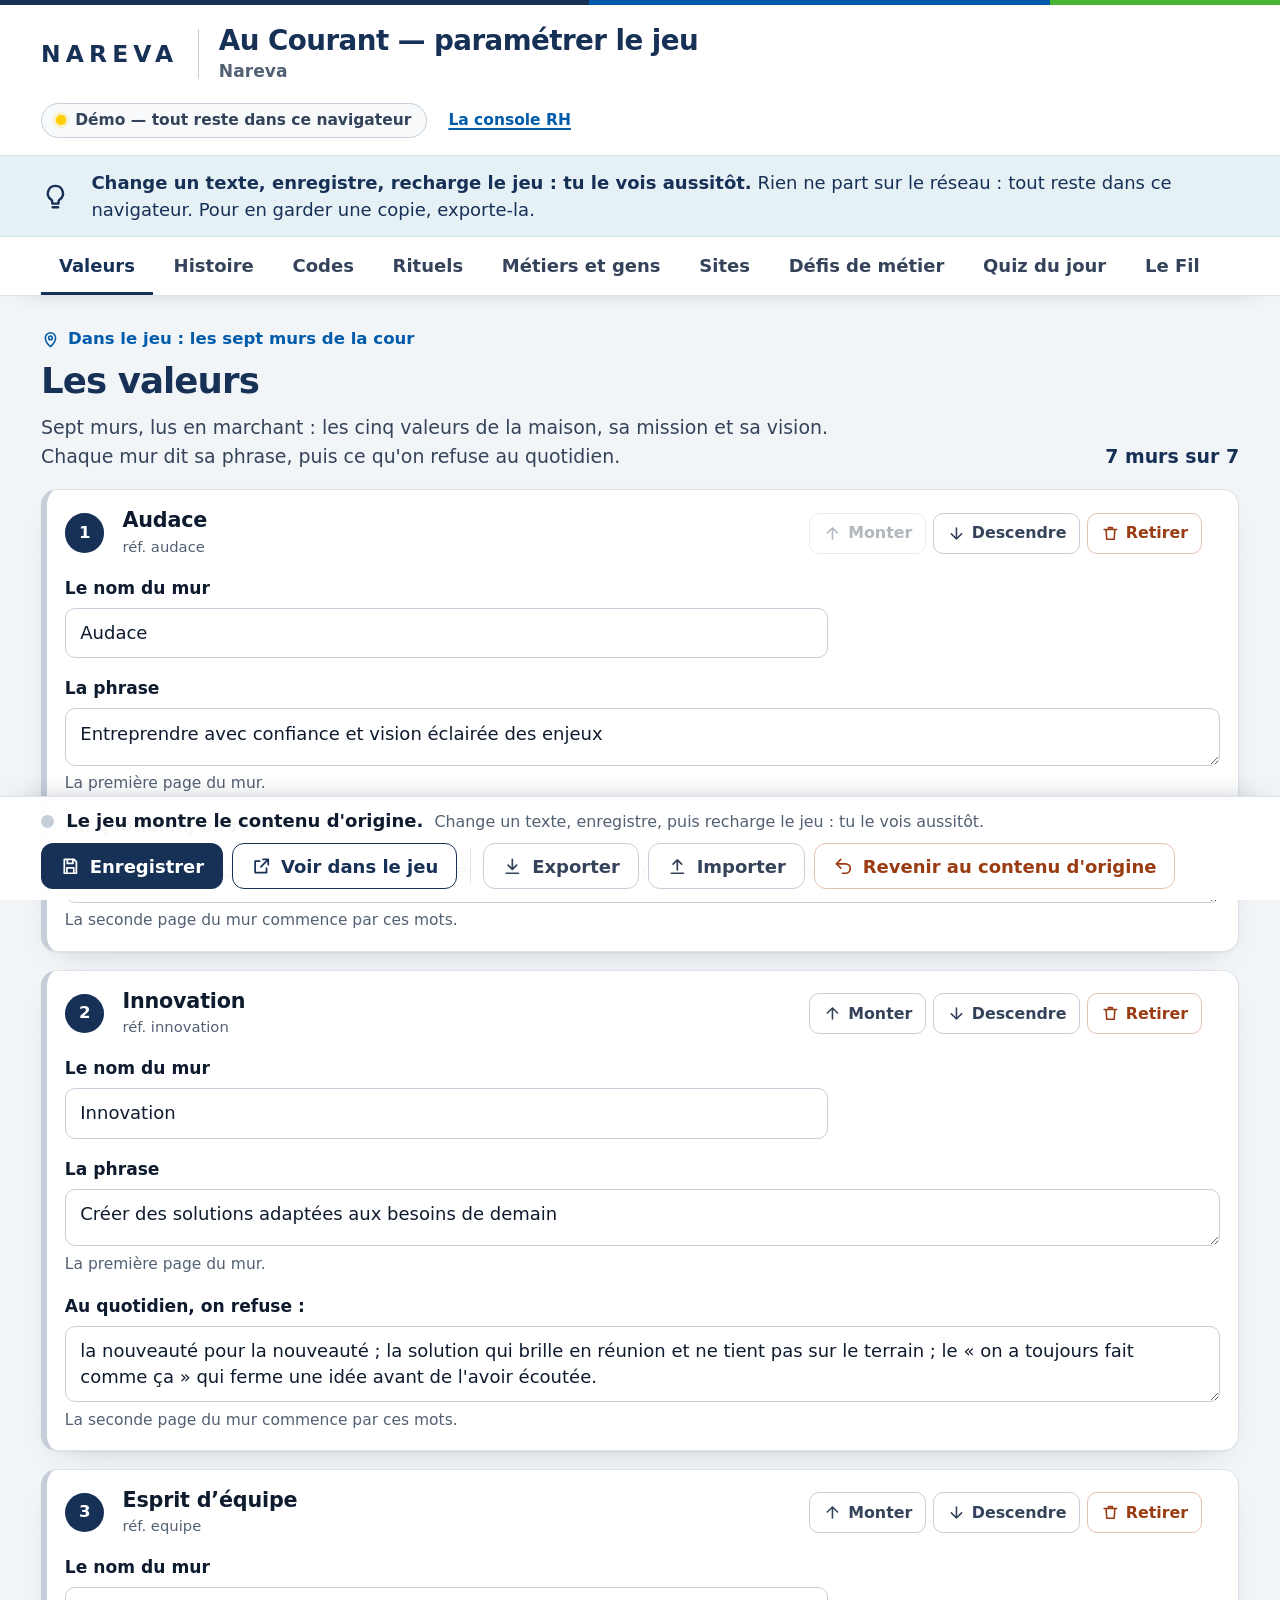
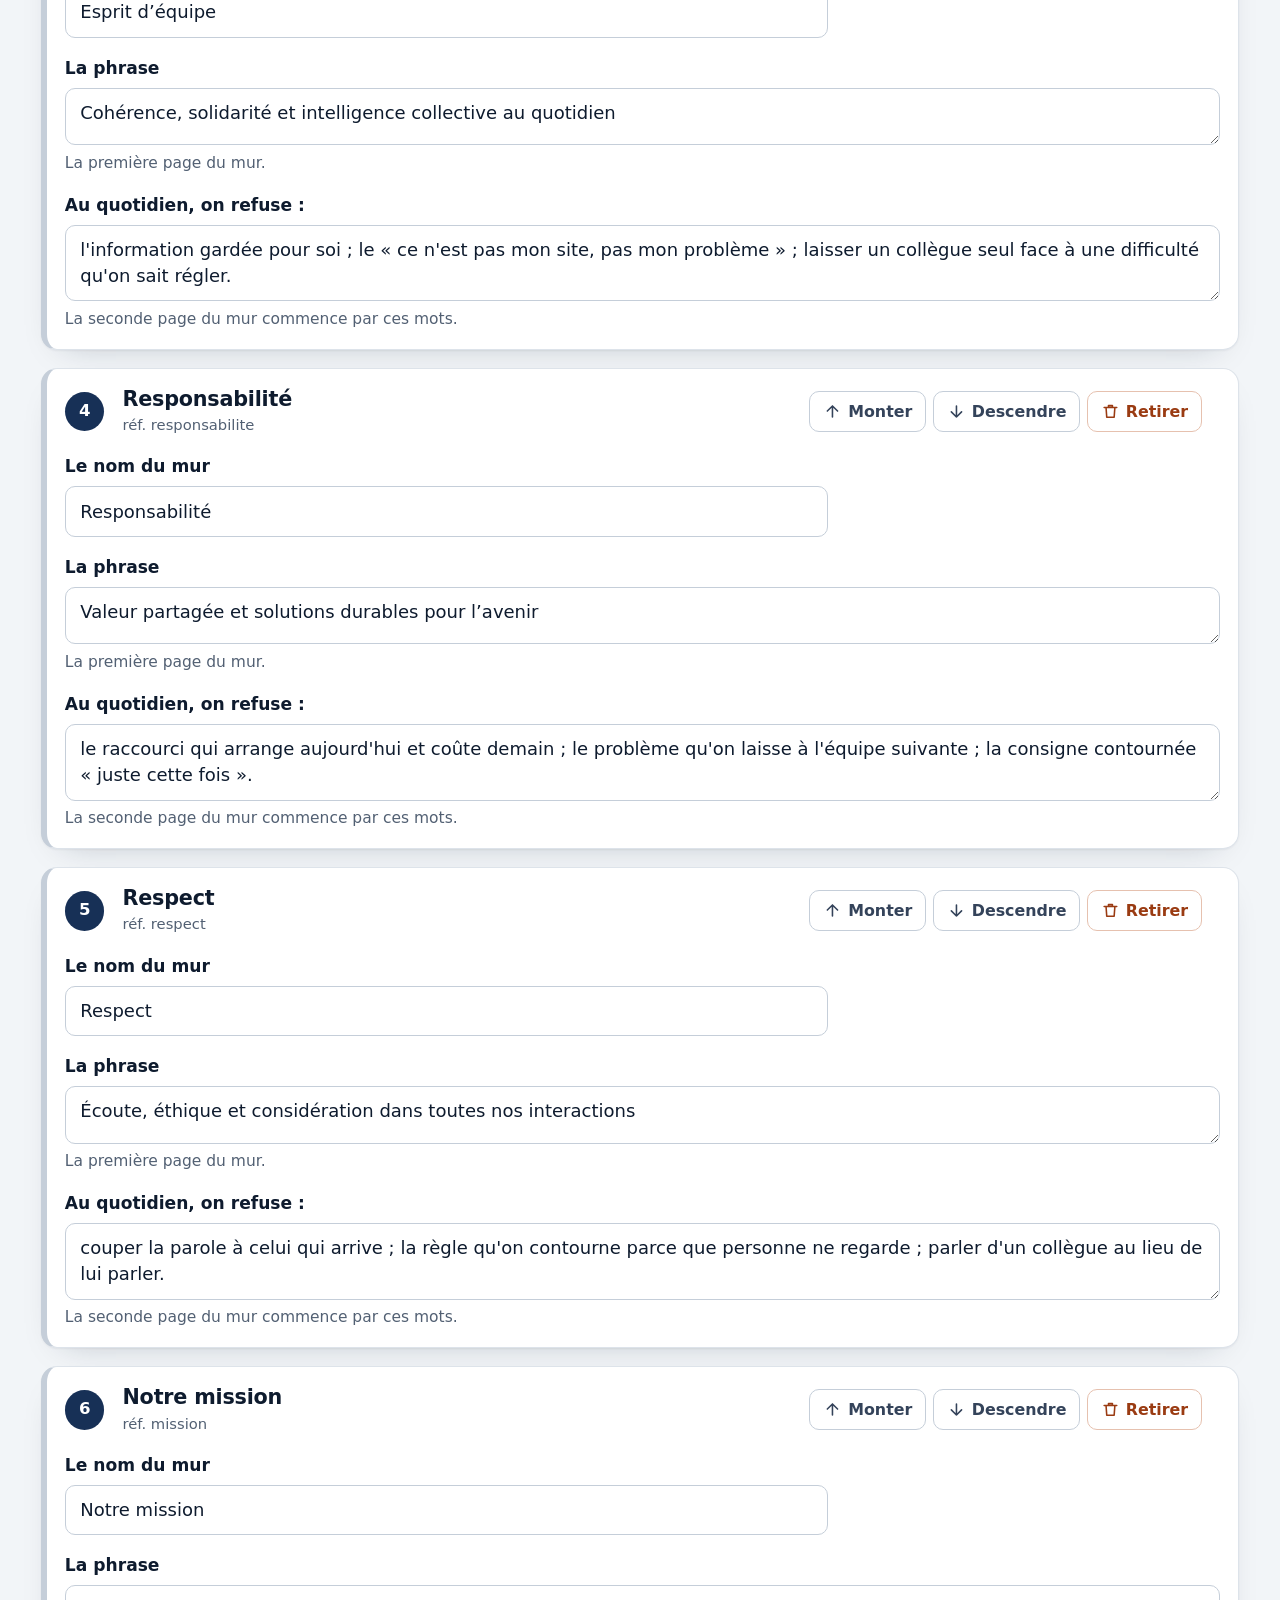
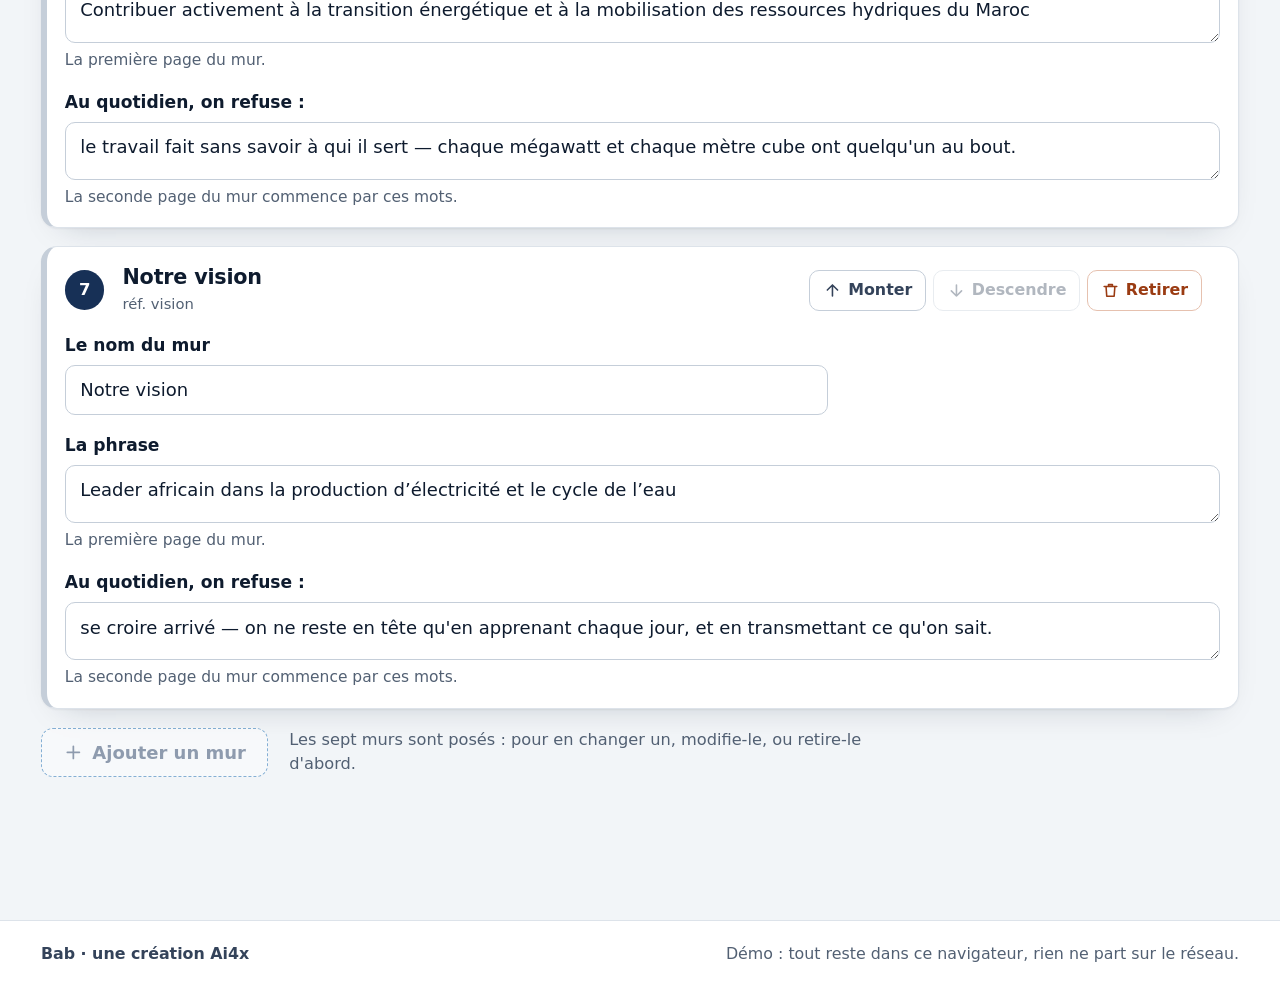
==== commit bbca52d3: "Au Courant — le Fil, Bab Discovery, la mémoire des anciens Co-Authored-By: Claude Opus 5.5 <noreply@" ====
--- a/au-courant-parametres.html
+++ b/au-courant-parametres.html
@@ -424,6 +424,8 @@
       <button type="button" class="onglet" role="tab" id="onglet-pages" aria-controls="panneau-pages" aria-selected="false" tabindex="-1" data-onglet="pages">Sites<span class="onglet__marque" data-marque hidden><span aria-hidden="true"></span><span class="sr-only">, modifié</span></span><span class="onglet__erreurs" data-erreurs hidden></span></button>
       <button type="button" class="onglet" role="tab" id="onglet-tahaddi" aria-controls="panneau-tahaddi" aria-selected="false" tabindex="-1" data-onglet="tahaddi">Défis de métier<span class="onglet__marque" data-marque hidden><span aria-hidden="true"></span><span class="sr-only">, modifié</span></span><span class="onglet__erreurs" data-erreurs hidden></span></button>
       <button type="button" class="onglet" role="tab" id="onglet-quiz" aria-controls="panneau-quiz" aria-selected="false" tabindex="-1" data-onglet="quiz">Quiz du jour<span class="onglet__marque" data-marque hidden><span aria-hidden="true"></span><span class="sr-only">, modifié</span></span><span class="onglet__erreurs" data-erreurs hidden></span></button>
+      <button type="button" class="onglet" role="tab" id="onglet-fil" aria-controls="panneau-fil" aria-selected="false" tabindex="-1" data-onglet="fil">Le Fil<span class="onglet__marque" data-marque hidden><span aria-hidden="true"></span><span class="sr-only">, modifié</span></span><span class="onglet__erreurs" data-erreurs hidden></span></button>
+      <button type="button" class="onglet" role="tab" id="onglet-memoires" aria-controls="panneau-memoires" aria-selected="false" tabindex="-1" data-onglet="memoires">Mémoire des anciens<span class="onglet__marque" data-marque hidden><span aria-hidden="true"></span><span class="sr-only">, modifié</span></span><span class="onglet__erreurs" data-erreurs hidden></span></button>
     </div>
   </div>
 </nav>
@@ -440,6 +442,8 @@
   <section class="section" id="panneau-pages" role="tabpanel" aria-labelledby="onglet-pages" hidden></section>
   <section class="section" id="panneau-tahaddi" role="tabpanel" aria-labelledby="onglet-tahaddi" hidden></section>
   <section class="section" id="panneau-quiz" role="tabpanel" aria-labelledby="onglet-quiz" hidden></section>
+  <section class="section" id="panneau-fil" role="tabpanel" aria-labelledby="onglet-fil" hidden></section>
+  <section class="section" id="panneau-memoires" role="tabpanel" aria-labelledby="onglet-memoires" hidden></section>
 </main>
 
 <div class="actions" role="region" aria-label="Enregistrer et voir dans le jeu">
@@ -491,7 +495,7 @@
   const META = ["enregistre_le"];
   const JEU = "au-courant.html";
   // Le contenu d'origine, dans l'ordre où le jeu le charge.
-  const SCRIPTS = ["assets/maisons/nareva/contenu.js", "assets/maisons/nareva/maison.js", "assets/maisons/nareva/interface.js"];
+  const SCRIPTS = ["assets/maisons/nareva/contenu.js", "assets/maisons/nareva/maison.js", "assets/maisons/nareva/interface.js", "assets/maisons/nareva/vie.js"];
   const LOGOS = ["assets/maisons/nareva/logo.svg", "assets/maisons/nareva/logo.png"];
   const LETTRES = ["A", "B", "C", "D"];
   const NOMBRES = ["zéro", "un", "deux", "trois", "quatre", "cinq", "six", "sept", "huit", "neuf", "dix"];
@@ -578,12 +582,19 @@
     const s = sites.find((x) => estObjet(x) && x.cle === ville);
     return s ? texte(s.ville) : "";
   }
+  // Les sites où une nouvelle peut être ciblée : « Toute la maison », puis chaque ville.
+  function sitesDuFil() {
+    const sites = Array.isArray(contenu().sites) ? contenu().sites : [];
+    const villes = [];
+    sites.forEach((x) => { const v = estObjet(x) ? texte(x.ville).trim() : ""; if (v && villes.indexOf(v) < 0) villes.push(v); });
+    return [{ valeur: "maison", libelle: "Toute la maison" }].concat(villes.map((v) => ({ valeur: v, libelle: v })));
+  }
   function rayon(cle, defaut) {
     const r = maison().rayonsCulture;
     return (estObjet(r) && estObjet(r[cle]) && texte(r[cle].nom).trim()) || defaut;
   }
 
-  /* ───────────── Les huit sections, dans l'ordre des onglets ─────────────
+  /* ───────────── Les dix sections, dans l'ordre des onglets ─────────────
      Chaque champ a un type : texte (une ligne), long (un paragraphe), choix (une
      liste), reponses (séparées par des virgules), indices (deux), options (quatre
      réponses et la bonne). Les autres champs d'une entrée — sa clé, sa ville, sa
@@ -707,6 +718,42 @@
         { cle: "explication", type: "long", libelle: "L'explication", aide: "S'affiche après la réponse.", requis: true }
       ],
       vide: () => ({ theme: "", question: "", options: ["", "", "", ""], bonne: null, explication: "" })
+    },
+    {
+      cle: "fil", onglet: "Le Fil", titre: "Le Fil de la maison", etiquette: "Nouvelle",
+      ou: () => "Dans le jeu : « Le Fil de la maison », dans le menu de la maison ; une nouvelle pas encore lue se signale en entrant",
+      chapo: () => "Ce que la maison annonce : un accueil, un rituel, une nouvelle d'un site. Une nouvelle datée d'un jour à venir attend ce jour-là pour paraître ; une nouvelle ciblée ne parle qu'aux gens de son site. Les épinglées restent en tête.",
+      unite: ["nouvelle", "nouvelles"], nouveau: "Nouvelle nouvelle", ajouter: "Écrire une nouvelle", prefixe: "fil",
+      titreDe: (e) => [texte(e.date).trim(), texte(e.titre).trim()].filter(Boolean).join(" · "), cleDepuis: "titre",
+      champs: [
+        { cle: "titre", type: "texte", libelle: "Le titre", aide: "En une ligne, 90 caractères au plus.", requis: true, largeur: "large" },
+        { cle: "date", type: "texte", libelle: "La date de parution", aide: "Au format AAAA-MM-JJ, par exemple 2026-10-06. Une date à venir attend son jour.", requis: true, largeur: "court",
+          motif: /^\d{4}-\d{2}-\d{2}$/, motifMessage: "Écris la date au format AAAA-MM-JJ, par exemple 2026-10-06." },
+        { cle: "site", type: "choix", libelle: "Pour qui", choix: () => sitesDuFil(), invite: "Toute la maison", largeur: "moyen" },
+        { cle: "epingle", type: "choix", libelle: "À la une", choix: () => [{ valeur: "non", libelle: "Non" }, { valeur: "oui", libelle: "Oui, épinglée en tête" }], invite: "Non", largeur: "court" },
+        { cle: "texte", type: "long", libelle: "La nouvelle", aide: "Quelques lignes, 600 caractères au plus. Pas de chiffre qu'on ne peut pas vérifier.", requis: true }
+      ],
+      vide: () => ({ titre: "", date: new Date().toISOString().slice(0, 10), site: "maison", epingle: "non", texte: "" })
+    },
+    {
+      cle: "memoires", onglet: "Mémoire des anciens", titre: "La mémoire des anciens", etiquette: "Page",
+      ou: () => "Dans le jeu : « La mémoire des anciens », dans le menu de la maison, et aux archives",
+      chapo: () => "Ce que les anciens savent et qu'aucune procédure ne dit, écrit avant qu'ils partent. Les pages que les collègues envoient depuis le jeu arrivent dans la console RH ; une fois publiées, elles se relisent et se corrigent ici. La question est facultative : celui qui y répond juste « rallume » la page.",
+      unite: ["page", "pages"], nouveau: "Nouvelle page", ajouter: "Écrire une page", prefixe: "memoire",
+      titreDe: (e) => [texte(e.titre).trim(), texte(e.auteur).trim()].filter(Boolean).join(" — "), cleDepuis: "titre",
+      champs: [
+        { cle: "titre", type: "texte", libelle: "Le titre", requis: true, largeur: "large" },
+        { cle: "auteur", type: "texte", libelle: "Qui l'a écrite", aide: "Son prénom.", requis: true, largeur: "court" },
+        { cle: "metier", type: "texte", libelle: "Son métier", largeur: "moyen" },
+        { cle: "site", type: "texte", libelle: "Son site", largeur: "court" },
+        { cle: "annees", type: "texte", libelle: "Depuis quand dans la maison", aide: "Par exemple « 16 ans de maison ».", largeur: "moyen" },
+        { cle: "recit", type: "long", libelle: "Ce qui s'est passé", aide: "Une situation vraie, ce qu'il ou elle a vu, ce qu'il ou elle a fait.", requis: true },
+        { cle: "lecon", type: "long", libelle: "Ce qu'aucune procédure ne dit", aide: "Une ou deux phrases : ce qu'un nouveau doit savoir.", requis: true },
+        { cle: "question", type: "long", libelle: "La question pour la rallumer", aide: "Facultative : si tu en poses une, remplis les quatre réponses et coche la bonne." },
+        { cle: "options", type: "options", libelle: "Les quatre réponses proposées", aide: "Coche la bonne." },
+        { cle: "explication", type: "long", libelle: "L'explication", aide: "S'affiche après la réponse." }
+      ],
+      vide: () => ({ titre: "", auteur: "", metier: "", site: "", annees: "", recit: "", lecon: "", question: "", options: ["", "", "", ""], bonne: null, explication: "" })
     }
   ];
   const PAR_CLE = {};
@@ -770,6 +817,7 @@
     const err = (champ, sous, message) => erreurs.push({ section: k, index: i, champ: champ, sous: sous, message: message });
     if (d.type === "texte" || d.type === "long") {
       if (!plein(e[d.cle])) err(d.cle, null, "Ce champ ne peut pas rester vide.");
+      else if (d.motif && !d.motif.test(texte(e[d.cle]).trim())) err(d.cle, null, d.motifMessage || "Ce champ n'a pas la bonne forme.");
     } else if (d.type === "choix") {
       if (!plein(e[d.cle])) err(d.cle, null, d.invite + ".");
     } else if (d.type === "reponses") {
@@ -809,7 +857,7 @@
     try { o = JSON.parse(texte(brut).replace(/^﻿/, "")); } catch (e) {
       return { ok: false, erreur: "Ce fichier n'est pas un JSON lisible." };
     }
-    if (!estObjet(o)) return { ok: false, erreur: "Ce fichier ne contient aucune des huit sections du jeu." };
+    if (!estObjet(o)) return { ok: false, erreur: "Ce fichier ne contient aucune des sections du jeu." };
     const source = estObjet(o.sections) ? o.sections : o;
     const sections = {}, lues = [];
     SECTIONS.forEach((s) => {
@@ -833,7 +881,7 @@
       sections[s.cle] = liste;
       lues.push(s.cle);
     });
-    if (!lues.length) return { ok: false, erreur: "Ce fichier ne contient aucune des huit sections du jeu." };
+    if (!lues.length) return { ok: false, erreur: "Ce fichier ne contient aucune des sections du jeu." };
     return { ok: true, sections: sections, lues: lues };
   }
 
@@ -898,7 +946,7 @@
   function sectionsEnregistrees(o) {
     return estObjet(o) ? SECTIONS.filter((s) => Array.isArray(o[s.cle]) && o[s.cle].length).map((s) => s.cle) : [];
   }
-  // Ce que la clé porte en plus des huit sections : gardé tel quel à chaque écriture.
+  // Ce que la clé porte en plus des sections : gardé tel quel à chaque écriture.
   function autresCles() {
     const garde = {};
     if (estObjet(brutEnregistre)) Object.keys(brutEnregistre).forEach((k) => { if (!PAR_CLE[k] && META.indexOf(k) < 0) garde[k] = brutEnregistre[k]; });
@@ -1377,7 +1425,7 @@
       a.remove();
       setTimeout(() => URL.revokeObjectURL(url), 10000);
       statut(sale ? "modifie" : "ok", `Fichier exporté : ${nom}.`,
-        sale ? "Il contient les huit onglets tels qu'ils sont à l'écran — tes modifications ne sont pas encore enregistrées dans le jeu." : "Il contient les huit onglets tels qu'ils sont à l'écran.");
+        sale ? "Il contient tous les onglets tels qu'ils sont à l'écran — tes modifications ne sont pas encore enregistrées dans le jeu." : "Il contient tous les onglets tels qu'ils sont à l'écran.");
     } catch (e) {
       statut("erreur", "Le navigateur refuse de télécharger le fichier.", "");
     }
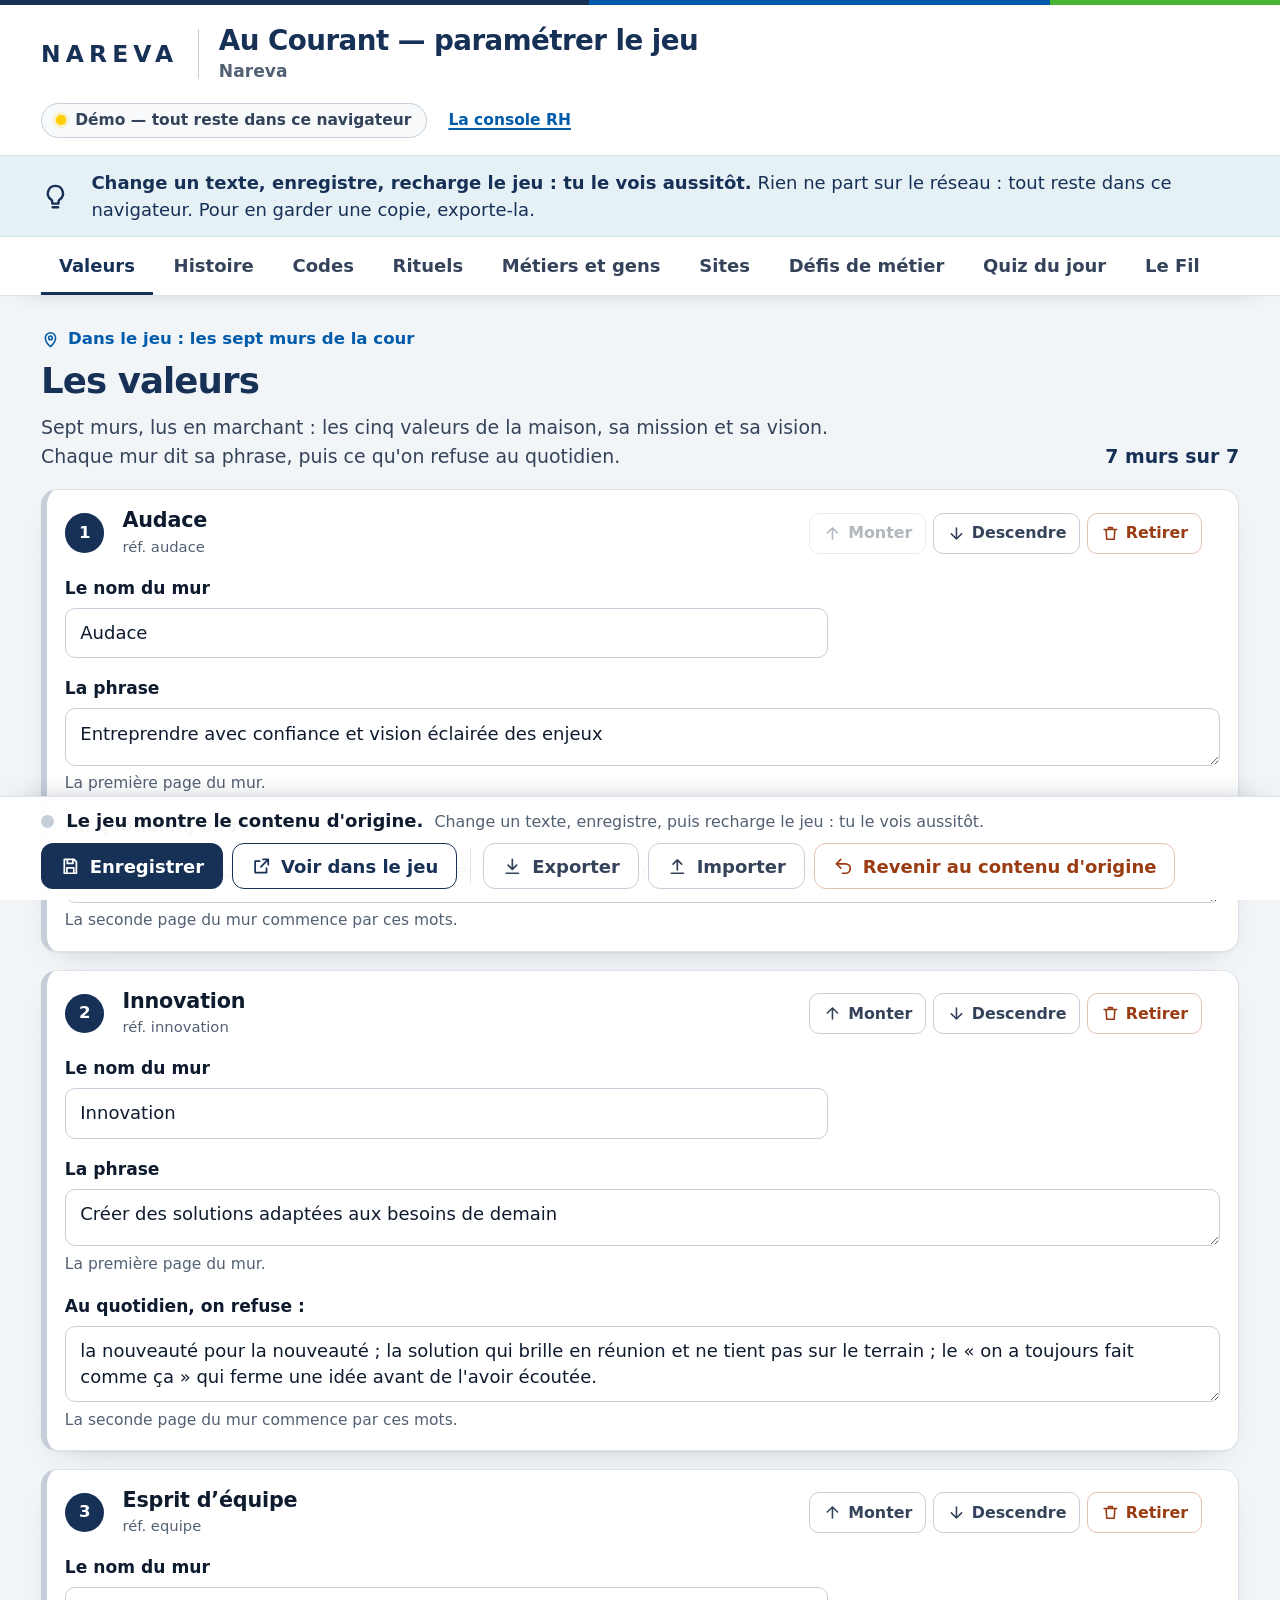
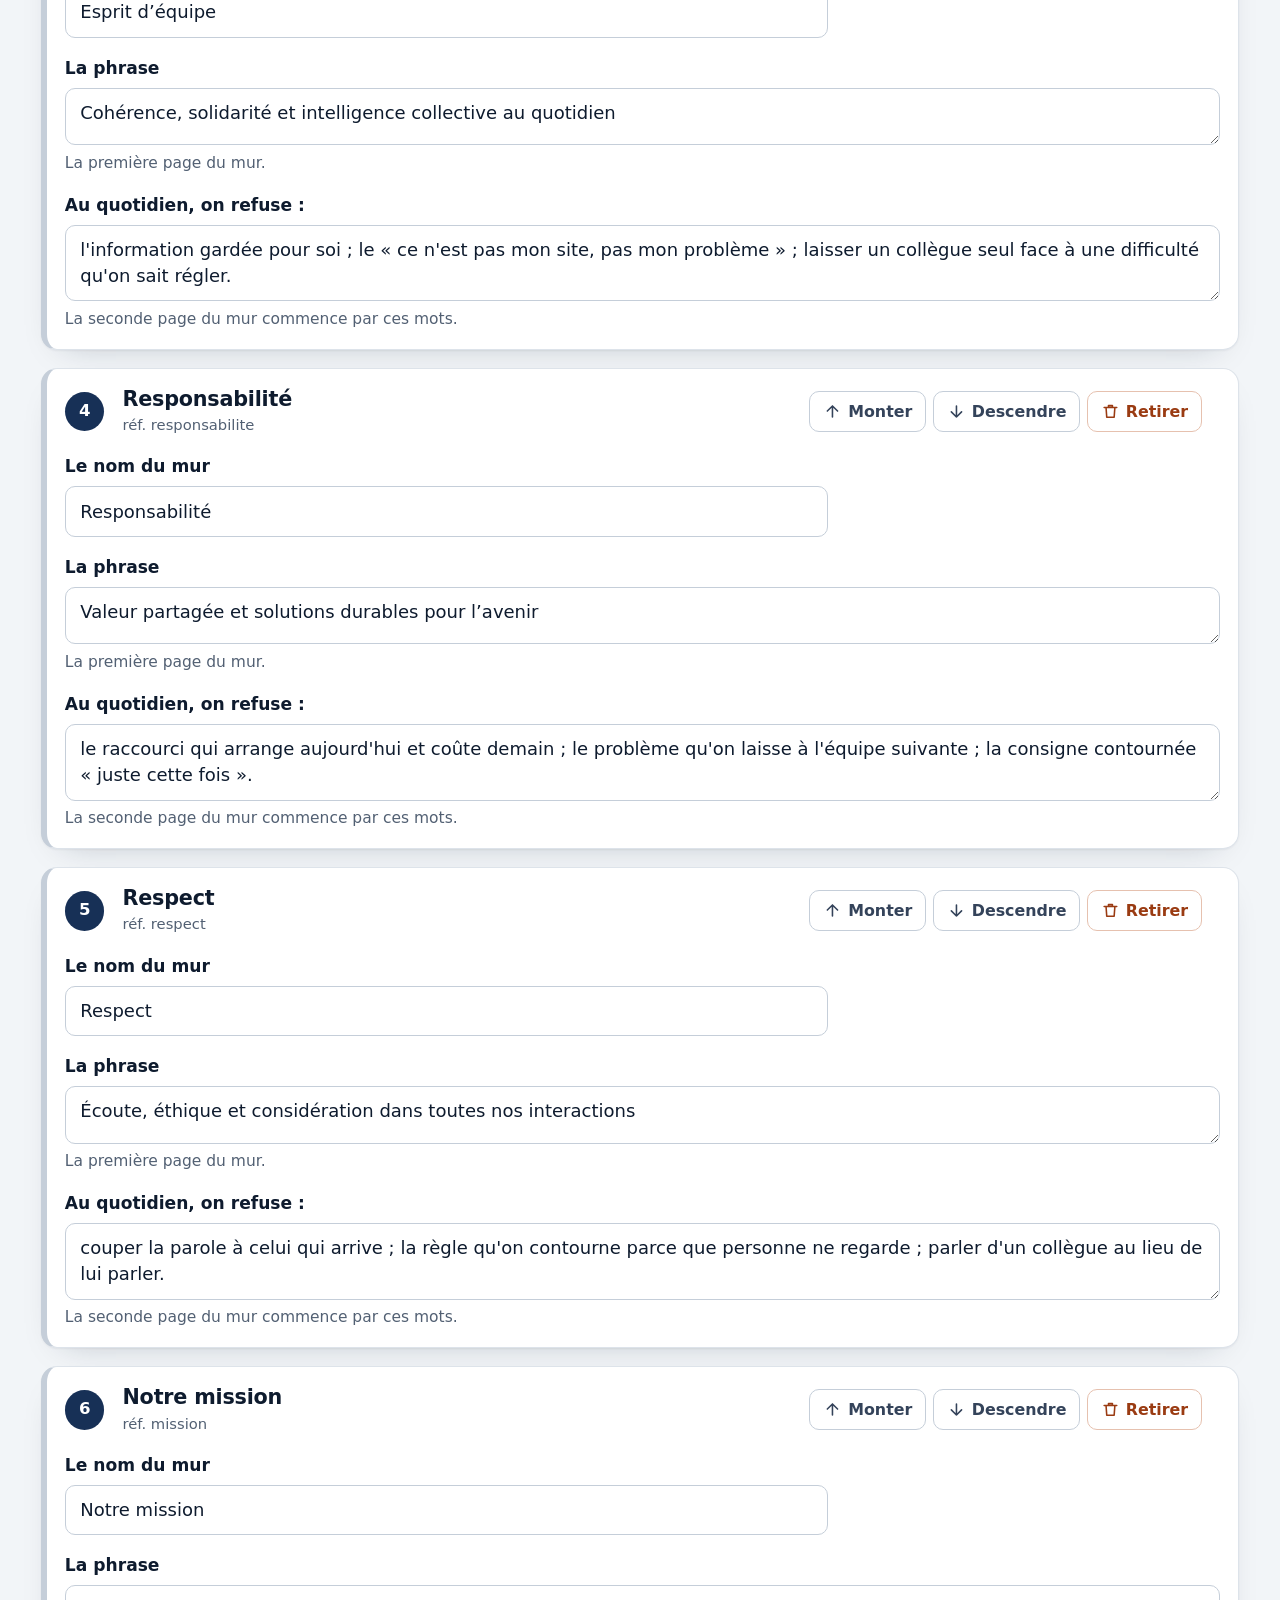
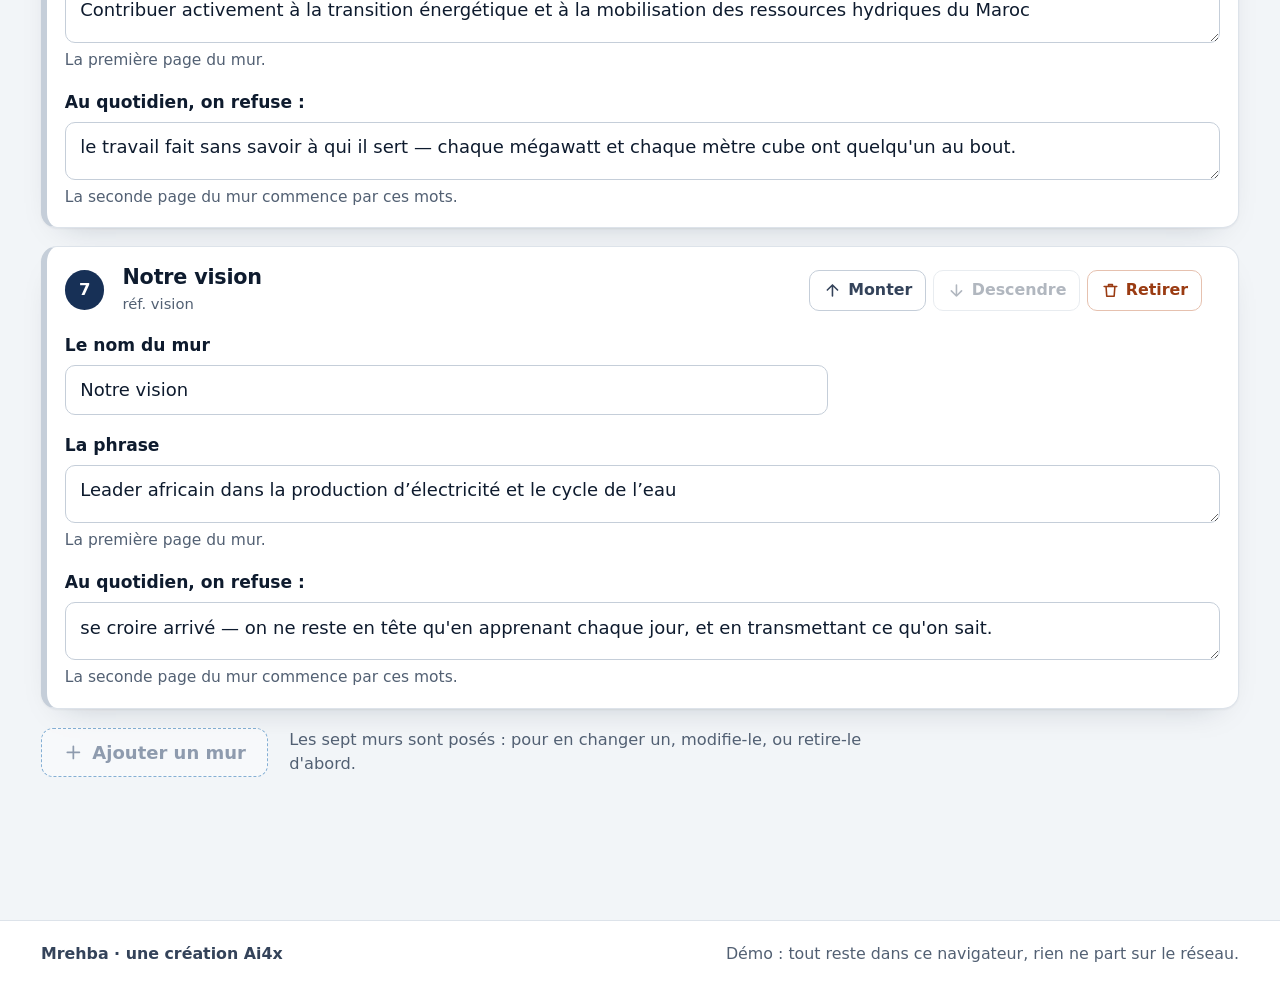
==== commit 19517516: "Mrehba : la nouvelle signature" ====
--- a/au-courant-parametres.html
+++ b/au-courant-parametres.html
@@ -466,7 +466,7 @@
 
 <footer class="pied">
   <div class="cadre">
-    <p class="pied__signature">Bab · une création Ai4x</p>
+    <p class="pied__signature">Mrehba · une création Ai4x</p>
     <p>Démo&nbsp;: tout reste dans ce navigateur, rien ne part sur le réseau.</p>
   </div>
 </footer>
@@ -886,7 +886,7 @@
   }
 
   function pourExport(etat, quand) {
-    const o = { produit: "Bab", jeu: "Au Courant", maison: MAISON, exporte_le: quand };
+    const o = { produit: "Mrehba", jeu: "Au Courant", maison: MAISON, exporte_le: quand };
     SECTIONS.forEach((s) => { o[s.cle] = preparer(s, etat && etat[s.cle]); });
     return o;
   }
